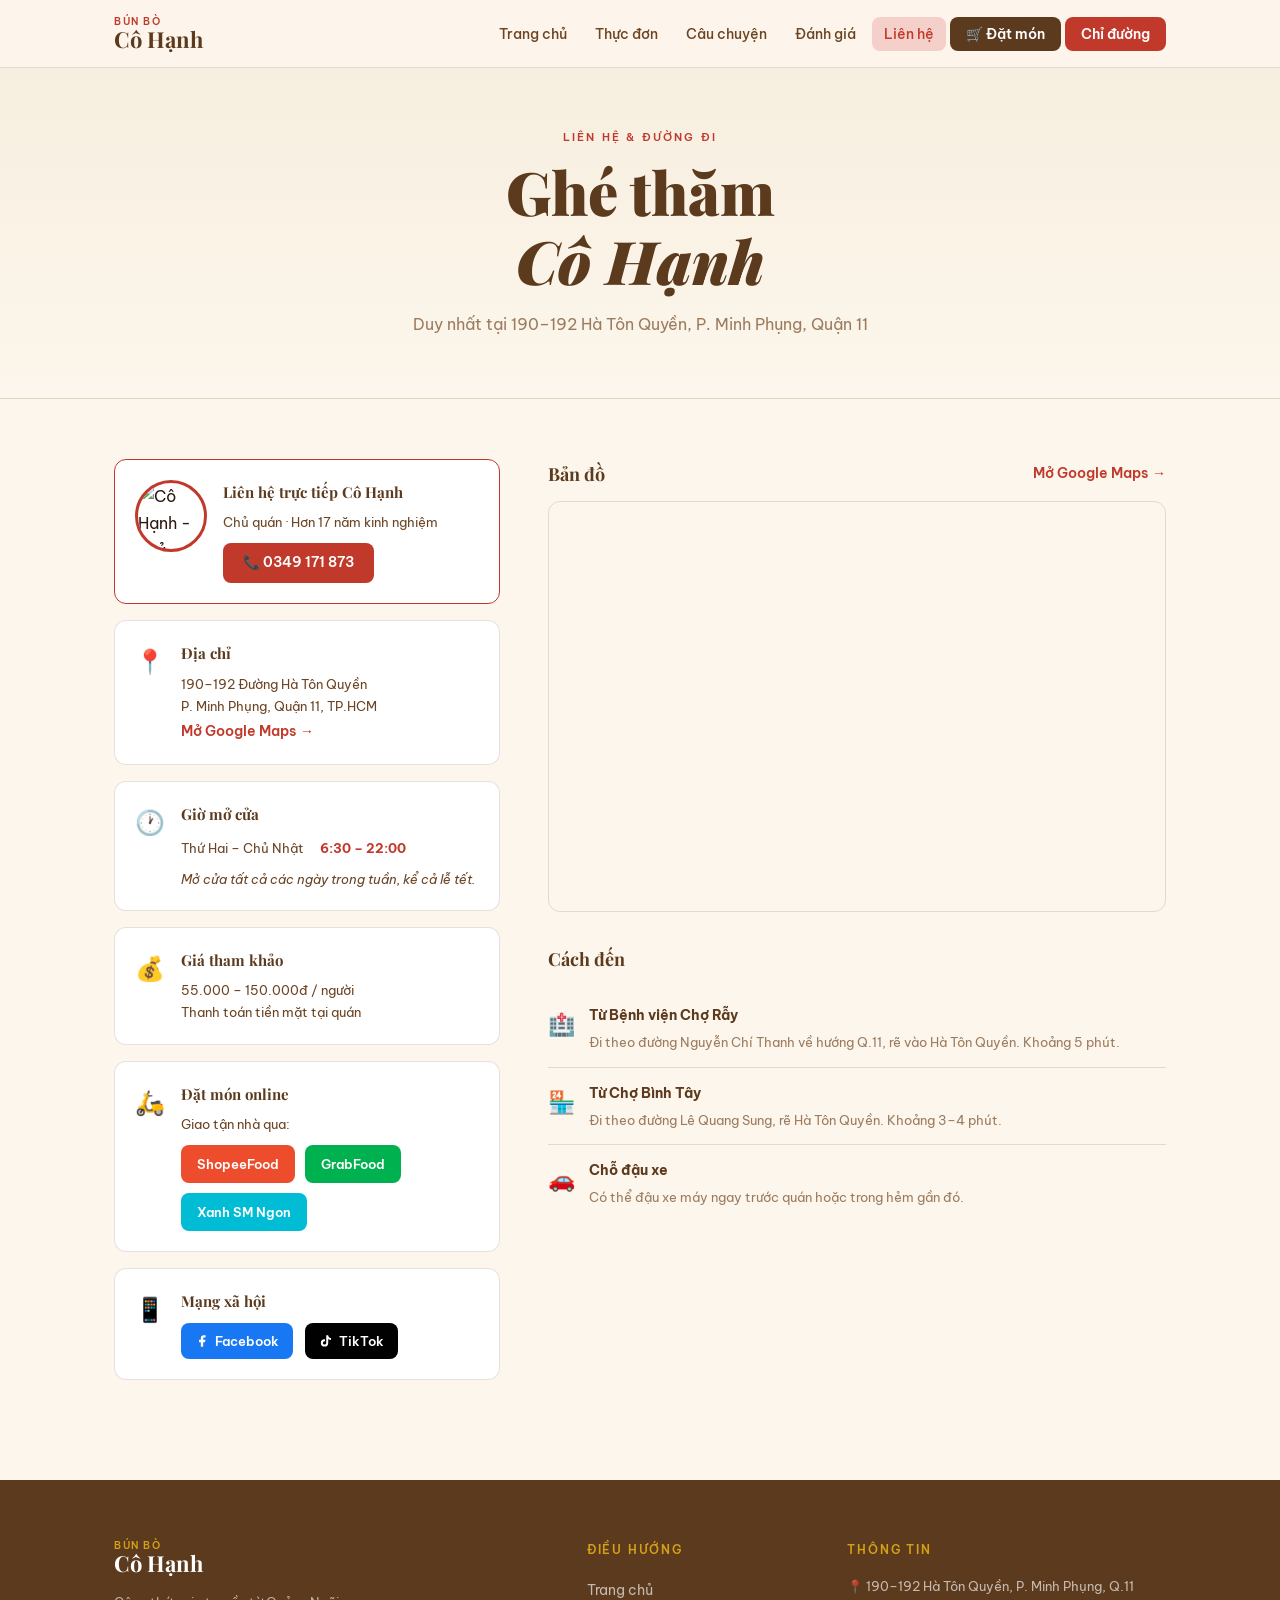
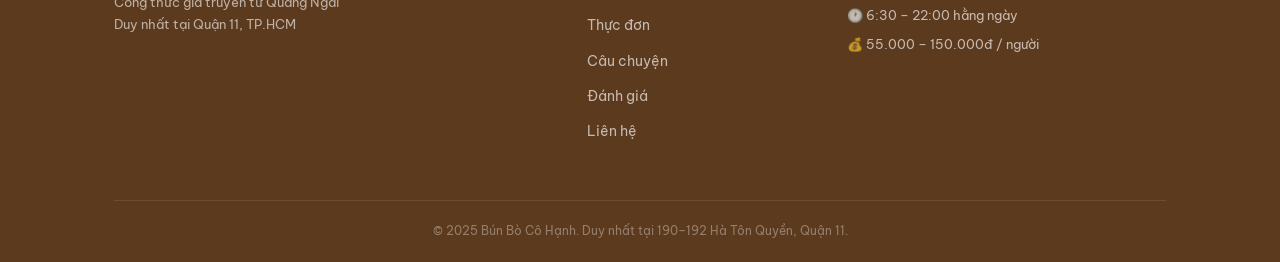
==== contact.html @ fca40233 "🔧 Fix order flow, social links, chả heo - Order: copy-to-clipboard + open Zalo flow (Zalo blocks pre" ====
<!DOCTYPE html>
<html lang="vi">
<head>
  <meta charset="UTF-8">
  <meta name="viewport" content="width=device-width, initial-scale=1.0">
  <title>Liên Hệ & Đường Đi – Bún Bò Cô Hạnh</title>
  <link rel="stylesheet" href="style.css">
  <link rel="preconnect" href="https://fonts.googleapis.com">
  <link href="https://fonts.googleapis.com/css2?family=Playfair+Display:ital,wght@0,700;0,900;1,700&family=Be+Vietnam+Pro:wght@300;400;500;600&display=swap" rel="stylesheet">
</head>
<body>

  <nav class="nav" id="nav">
    <div class="nav-inner">
      <a href="index.html" class="logo">
        <span class="logo-vn">BÚN BÒ</span>
        <span class="logo-name">Cô Hạnh</span>
      </a>
      <button class="hamburger" id="hamburger" aria-label="Menu">
        <span></span><span></span><span></span>
      </button>
      <ul class="nav-links" id="nav-links">
        <li><a href="index.html">Trang chủ</a></li>
        <li><a href="menu.html">Thực đơn</a></li>
        <li><a href="story.html">Câu chuyện</a></li>
        <li><a href="reviews.html">Đánh giá</a></li>
        <li><a href="contact.html" class="active">Liên hệ</a></li>
        <li><a href="order.html" class="nav-order">🛒 Đặt món</a></li>
        <li><a href="contact.html" class="nav-cta">Chỉ đường</a></li>
      </ul>
    </div>
  </nav>

  <section class="page-hero">
    <div class="container">
      <div class="section-eyebrow">Liên hệ & Đường đi</div>
      <h1 class="page-hero-title">Ghé thăm<br><em>Cô Hạnh</em></h1>
      <p class="page-hero-sub">Duy nhất tại 190–192 Hà Tôn Quyền, P. Minh Phụng, Quận 11</p>
    </div>
  </section>

  <section class="contact-page">
    <div class="container">
      <div class="contact-grid">

        <!-- Info cards -->
        <div class="contact-info">

          <div class="contact-card owner-card">
            <img src="images/cohanh-owner.png" alt="Cô Hạnh - chủ quán" class="owner-photo">
            <div>
              <h3>Liên hệ trực tiếp Cô Hạnh</h3>
              <p>Chủ quán · Hơn 17 năm kinh nghiệm</p>
              <a href="tel:0349171873" class="btn-phone">📞 0349 171 873</a>
            </div>
          </div>

          <div class="contact-card">
            <div class="cc-icon">📍</div>
            <div>
              <h3>Địa chỉ</h3>
              <p>190–192 Đường Hà Tôn Quyền<br>P. Minh Phụng, Quận 11, TP.HCM</p>
              <a href="https://maps.google.com/?q=190+Ha+Ton+Quyen+Quan+11+Ho+Chi+Minh" target="_blank" class="link-arrow">Mở Google Maps <span>→</span></a>
            </div>
          </div>

          <div class="contact-card">
            <div class="cc-icon">🕐</div>
            <div>
              <h3>Giờ mở cửa</h3>
              <table class="hours-table">
                <tr><td>Thứ Hai – Chủ Nhật</td><td><strong>6:30 – 22:00</strong></td></tr>
              </table>
              <p class="hours-note">Mở cửa tất cả các ngày trong tuần, kể cả lễ tết.</p>
            </div>
          </div>

          <div class="contact-card">
            <div class="cc-icon">💰</div>
            <div>
              <h3>Giá tham khảo</h3>
              <p>55.000 – 150.000đ / người<br>Thanh toán tiền mặt tại quán</p>
            </div>
          </div>

          <div class="contact-card">
            <div class="cc-icon">🛵</div>
            <div>
              <h3>Đặt món online</h3>
              <p>Giao tận nhà qua:</p>
              <div style="display:flex;gap:10px;margin-top:10px;flex-wrap:wrap">
                <a href="https://shopeefood.vn/u/etMS2CG" target="_blank" class="btn-delivery-sm shopeefood">ShopeeFood</a>
                <a href="https://r.grab.com/g/6-20260529_210311_03A179013CF245B08ACE6A8EB59661BD_MEXMPS-5-C4EHALB1VN5WG6" target="_blank" class="btn-delivery-sm grabfood">GrabFood</a>
                <a href="https://xanhsmngon.onelink.me/14WJ/dlx24sev" target="_blank" class="btn-delivery-sm greensm">Xanh SM Ngon</a>
              </div>
            </div>
          </div>

          <div class="contact-card">
            <div class="cc-icon">📱</div>
            <div>
              <h3>Mạng xã hội</h3>
              <div style="display:flex;gap:12px;margin-top:8px">
                <a href="https://facebook.com/bunbocohanhngonbore" target="_blank" class="social-btn social-fb-btn">
                  <svg viewBox="0 0 24 24" fill="currentColor" width="14" height="14"><path d="M18 2h-3a5 5 0 0 0-5 5v3H7v4h3v8h4v-8h3l1-4h-4V7a1 1 0 0 1 1-1h3z"/></svg>
                  Facebook
                </a>
                <a href="https://www.tiktok.com/@bunbocohanhsince2006" target="_blank" class="social-btn social-tt-btn">
                  <svg viewBox="0 0 24 24" fill="currentColor" width="14" height="14"><path d="M19.59 6.69a4.83 4.83 0 01-3.77-4.25V2h-3.45v13.67a2.89 2.89 0 01-2.88 2.5 2.89 2.89 0 01-2.89-2.89 2.89 2.89 0 012.89-2.89c.28 0 .54.04.79.1V9.01a6.27 6.27 0 00-.79-.05 6.34 6.34 0 00-6.34 6.34 6.34 6.34 0 006.34 6.34 6.34 6.34 0 006.33-6.34V8.69a8.18 8.18 0 004.78 1.52V6.75a4.85 4.85 0 01-1.01-.06z"/></svg>
                  TikTok
                </a>
              </div>
            </div>
          </div>

        </div>

        <!-- Map -->
        <div class="contact-map-wrap">
          <div class="map-header">
            <h3>Bản đồ</h3>
            <a href="https://maps.google.com/?q=190+Ha+Ton+Quyen+Phuong+6+Quan+11+Ho+Chi+Minh" target="_blank" class="link-arrow">Mở Google Maps <span>→</span></a>
          </div>
          <div class="map-embed">
            <iframe
              src="https://www.google.com/maps/embed?pb=!1m18!1m12!1m3!1d3919.6!2d106.6534!3d10.7553!2m3!1f0!2f0!3f0!3m2!1i1024!2i768!4f13.1!3m3!1m2!1s0x31752f1b5dc4b5b5%3A0x0!2s190+H%C3%A0+T%C3%B4n+Quy%E1%BB%81n%2C+Ph%C6%B0%E1%BB%9Dng+6%2C+Qu%E1%BA%ADn+11%2C+Th%C3%A0nh+ph%E1%BB%91+H%E1%BB%93+Ch%C3%AD+Minh!5e0!3m2!1svi!2svn!4v1"
              width="100%" height="400" style="border:0;border-radius:12px" allowfullscreen="" loading="lazy">
            </iframe>
          </div>

          <!-- Directions -->
          <div class="directions">
            <h3>Cách đến</h3>
            <div class="direction-item">
              <div class="dir-icon">🏥</div>
              <div>
                <strong>Từ Bệnh viện Chợ Rẫy</strong>
                <p>Đi theo đường Nguyễn Chí Thanh về hướng Q.11, rẽ vào Hà Tôn Quyền. Khoảng 5 phút.</p>
              </div>
            </div>
            <div class="direction-item">
              <div class="dir-icon">🏪</div>
              <div>
                <strong>Từ Chợ Bình Tây</strong>
                <p>Đi theo đường Lê Quang Sung, rẽ Hà Tôn Quyền. Khoảng 3–4 phút.</p>
              </div>
            </div>
            <div class="direction-item">
              <div class="dir-icon">🚗</div>
              <div>
                <strong>Chỗ đậu xe</strong>
                <p>Có thể đậu xe máy ngay trước quán hoặc trong hẻm gần đó.</p>
              </div>
            </div>
          </div>
        </div>

      </div>
    </div>
  </section>

  <footer class="footer">
    <div class="container">
      <div class="footer-grid">
        <div class="footer-brand">
          <div class="logo"><span class="logo-vn">BÚN BÒ</span><span class="logo-name">Cô Hạnh</span></div>
          <p>Công thức gia truyền từ Quảng Ngãi<br>Duy nhất tại Quận 11, TP.HCM</p>
        </div>
        <div class="footer-links">
          <h4>Điều hướng</h4>
          <ul>
            <li><a href="index.html">Trang chủ</a></li>
            <li><a href="menu.html">Thực đơn</a></li>
            <li><a href="story.html">Câu chuyện</a></li>
            <li><a href="reviews.html">Đánh giá</a></li>
            <li><a href="contact.html">Liên hệ</a></li>
          </ul>
        </div>
        <div class="footer-contact">
          <h4>Thông tin</h4>
          <p>📍 190–192 Hà Tôn Quyền, P. Minh Phụng, Q.11</p>
          <p>🕐 6:30 – 22:00 hằng ngày</p>
          <p>💰 55.000 – 150.000đ / người</p>
        </div>
      </div>
      <div class="footer-bottom">
        <p>© 2025 Bún Bò Cô Hạnh. Duy nhất tại 190–192 Hà Tôn Quyền, Quận 11.</p>
      </div>
    </div>
  </footer>

  <script src="main.js"></script>
</body>
</html>
---- style.css ----
/* ===================================
   BÚN BÒ CÔ HẠNH — Main Stylesheet
   Warm, editorial, Vietnamese food
=================================== */

:root {
  --red:       #C0392B;
  --red-dark:  #96281B;
  --red-light: #F5CFC9;
  --gold:      #D4A017;
  --gold-light:#FFF3CD;
  --cream:     #FDF6EC;
  --cream-dark:#F5EDDC;
  --brown:     #5C3A1E;
  --brown-mid: #8B5E3C;
  --text:      #2C1810;
  --text-mid:  #6B4423;
  --text-muted:#9B7B5E;
  --white:     #FFFFFF;
  --border:    rgba(92,58,30,0.15);
  --radius:    12px;
  --radius-lg: 20px;
  --shadow:    0 4px 24px rgba(44,24,16,0.1);
  --shadow-sm: 0 2px 8px rgba(44,24,16,0.08);
  --font-display: 'Playfair Display', Georgia, serif;
  --font-body:    'Be Vietnam Pro', sans-serif;
  --nav-h: 68px;
}

*, *::before, *::after { box-sizing: border-box; margin: 0; padding: 0; }

html { scroll-behavior: smooth; }

body {
  font-family: var(--font-body);
  font-size: 16px;
  line-height: 1.7;
  color: var(--text);
  background: var(--cream);
  -webkit-font-smoothing: antialiased;
}

img { max-width: 100%; display: block; }
a { color: inherit; text-decoration: none; }

.container {
  max-width: 1100px;
  margin: 0 auto;
  padding: 0 24px;
}

/* ===== NAVIGATION ===== */
.nav {
  position: fixed;
  top: 0; left: 0; right: 0;
  z-index: 100;
  height: var(--nav-h);
  background: rgba(253,246,236,0.92);
  backdrop-filter: blur(12px);
  border-bottom: 1px solid var(--border);
  transition: box-shadow 0.3s;
}
.nav.scrolled { box-shadow: var(--shadow); }

.nav-inner {
  max-width: 1100px;
  margin: 0 auto;
  padding: 0 24px;
  height: 100%;
  display: flex;
  align-items: center;
  justify-content: space-between;
  gap: 24px;
}

.logo {
  display: flex;
  flex-direction: column;
  line-height: 1.1;
  cursor: pointer;
}
.logo-vn {
  font-family: var(--font-body);
  font-size: 10px;
  font-weight: 600;
  letter-spacing: .15em;
  color: var(--red);
  text-transform: uppercase;
}
.logo-name {
  font-family: var(--font-display);
  font-size: 22px;
  font-weight: 700;
  color: var(--brown);
}

.nav-links {
  display: flex;
  list-style: none;
  gap: 4px;
  align-items: center;
}
.nav-links a {
  font-size: 14px;
  font-weight: 500;
  color: var(--text-mid);
  padding: 8px 12px;
  border-radius: 8px;
  transition: color 0.2s, background 0.2s;
}
.nav-links a:hover, .nav-links a.active {
  color: var(--red);
  background: var(--red-light);
}
.nav-links .nav-cta {
  background: var(--red);
  color: var(--white) !important;
  padding: 8px 16px;
  border-radius: 8px;
  font-weight: 600;
}
.nav-links .nav-cta:hover {
  background: var(--red-dark);
}
.nav-links .nav-order {
  background: var(--brown);
  color: var(--white) !important;
  padding: 8px 16px;
  border-radius: 8px;
  font-weight: 600;
}
.nav-links .nav-order:hover, .nav-links .nav-order.active {
  background: #3d2010 !important;
  color: var(--white) !important;
}

.hamburger {
  display: none;
  flex-direction: column;
  gap: 5px;
  background: none;
  border: none;
  cursor: pointer;
  padding: 8px;
}
.hamburger span {
  display: block;
  width: 24px;
  height: 2px;
  background: var(--brown);
  border-radius: 2px;
  transition: all 0.3s;
}

/* ===== HERO ===== */
.hero {
  position: relative;
  min-height: 100vh;
  display: flex;
  align-items: center;
  justify-content: center;
  text-align: center;
  padding: var(--nav-h) 24px 60px;
  overflow: hidden;
}

.hero-bg {
  position: absolute;
  inset: 0;
  background:
    radial-gradient(ellipse 80% 60% at 50% 60%, rgba(192,57,43,0.08) 0%, transparent 70%),
    linear-gradient(180deg, var(--cream) 0%, var(--cream-dark) 100%);
}

.hero-pattern {
  position: absolute;
  inset: 0;
  opacity: 0.04;
  background-image:
    repeating-linear-gradient(45deg, var(--brown) 0, var(--brown) 1px, transparent 0, transparent 50%);
  background-size: 20px 20px;
}

.hero-content {
  position: relative;
  z-index: 2;
  max-width: 700px;
}

.hero-badge {
  display: inline-block;
  font-size: 12px;
  font-weight: 600;
  letter-spacing: .15em;
  color: var(--gold);
  border: 1px solid var(--gold);
  padding: 6px 20px;
  border-radius: 40px;
  margin-bottom: 28px;
  background: var(--gold-light);
  animation: fadeInDown 0.6s ease both;
}

.hero-title {
  margin-bottom: 20px;
  animation: fadeInUp 0.7s ease 0.1s both;
}
.hero-title-top {
  display: block;
  font-family: var(--font-body);
  font-size: clamp(13px, 2vw, 16px);
  font-weight: 600;
  letter-spacing: .25em;
  color: var(--red);
  text-transform: uppercase;
  margin-bottom: 4px;
}
.hero-title-main {
  display: block;
  font-family: var(--font-display);
  font-size: clamp(60px, 12vw, 110px);
  font-weight: 900;
  color: var(--brown);
  line-height: 0.9;
  letter-spacing: -1px;
}

.hero-sub {
  font-size: clamp(15px, 2vw, 18px);
  color: var(--text-mid);
  margin-bottom: 36px;
  line-height: 1.8;
  animation: fadeInUp 0.7s ease 0.2s both;
}

.hero-actions {
  display: flex;
  gap: 14px;
  justify-content: center;
  flex-wrap: wrap;
  margin-bottom: 48px;
  animation: fadeInUp 0.7s ease 0.3s both;
}

.hero-info-bar {
  display: flex;
  align-items: center;
  justify-content: center;
  gap: 20px;
  flex-wrap: wrap;
  background: var(--white);
  border: 1px solid var(--border);
  border-radius: var(--radius-lg);
  padding: 16px 28px;
  box-shadow: var(--shadow-sm);
  animation: fadeInUp 0.7s ease 0.4s both;
}
.hero-info-item {
  display: flex;
  align-items: center;
  gap: 7px;
  font-size: 13px;
  font-weight: 500;
  color: var(--text-mid);
}
.hero-info-item svg { width: 15px; height: 15px; color: var(--red); flex-shrink: 0; }
.hero-info-divider { width: 1px; height: 20px; background: var(--border); }

.hero-scroll-hint {
  position: absolute;
  bottom: 30px;
  left: 50%;
  transform: translateX(-50%);
  display: flex;
  flex-direction: column;
  align-items: center;
  gap: 4px;
  font-size: 11px;
  letter-spacing: .12em;
  color: var(--text-muted);
  animation: bounce 2s infinite;
}
.hero-scroll-hint svg { width: 16px; height: 16px; }

/* ===== BUTTONS ===== */
.btn-primary {
  display: inline-block;
  background: var(--red);
  color: var(--white);
  font-family: var(--font-body);
  font-size: 15px;
  font-weight: 600;
  padding: 14px 32px;
  border-radius: 10px;
  transition: background 0.2s, transform 0.15s, box-shadow 0.2s;
  border: none;
  cursor: pointer;
  box-shadow: 0 4px 16px rgba(192,57,43,0.25);
}
.btn-primary:hover {
  background: var(--red-dark);
  transform: translateY(-1px);
  box-shadow: 0 6px 20px rgba(192,57,43,0.35);
}

.btn-secondary {
  display: inline-block;
  background: transparent;
  color: var(--brown);
  font-family: var(--font-body);
  font-size: 15px;
  font-weight: 600;
  padding: 13px 32px;
  border-radius: 10px;
  border: 1.5px solid var(--brown-mid);
  transition: all 0.2s;
  cursor: pointer;
}
.btn-secondary:hover {
  background: var(--cream-dark);
  border-color: var(--brown);
}

.link-arrow {
  display: inline-flex;
  align-items: center;
  gap: 4px;
  font-weight: 600;
  font-size: 14px;
  color: var(--red);
  transition: gap 0.2s;
}
.link-arrow:hover { gap: 8px; }

/* ===== SECTION LABELS ===== */
.section-eyebrow {
  font-size: 11px;
  font-weight: 600;
  letter-spacing: .2em;
  text-transform: uppercase;
  color: var(--red);
  margin-bottom: 10px;
}
.section-title {
  font-family: var(--font-display);
  font-size: clamp(28px, 4vw, 42px);
  font-weight: 700;
  color: var(--brown);
  line-height: 1.2;
}
.section-title em {
  font-style: italic;
  color: var(--red);
}
.section-header-centered {
  text-align: center;
  margin-bottom: 48px;
}

/* ===== ABOUT STRIP ===== */
.about-strip {
  padding: 100px 0;
  background: var(--white);
}
.about-grid {
  display: grid;
  grid-template-columns: 1fr 1fr;
  gap: 80px;
  align-items: center;
}
.about-text p {
  color: var(--text-mid);
  margin: 16px 0;
  font-size: 15px;
}
.about-text .link-arrow { margin-top: 8px; }

.about-stats {
  display: grid;
  grid-template-columns: 1fr 1fr;
  gap: 16px;
}
.stat-card {
  background: var(--cream);
  border: 1px solid var(--border);
  border-radius: var(--radius);
  padding: 24px;
  text-align: center;
  transition: transform 0.2s, box-shadow 0.2s;
}
.stat-card:hover { transform: translateY(-2px); box-shadow: var(--shadow-sm); }
.stat-num {
  font-family: var(--font-display);
  font-size: 32px;
  font-weight: 900;
  color: var(--red);
  line-height: 1;
  margin-bottom: 6px;
}
.stat-label {
  font-size: 12px;
  font-weight: 500;
  color: var(--text-muted);
  letter-spacing: .05em;
}

/* ===== MENU PREVIEW ===== */
.menu-preview {
  padding: 100px 0;
  background: var(--cream);
}
.menu-cards {
  display: grid;
  grid-template-columns: repeat(3, 1fr);
  gap: 20px;
}
.menu-card {
  background: var(--white);
  border: 1px solid var(--border);
  border-radius: var(--radius-lg);
  padding: 28px 24px;
  position: relative;
  transition: transform 0.2s, box-shadow 0.2s;
}
.menu-card:hover { transform: translateY(-3px); box-shadow: var(--shadow); }
.menu-card.featured {
  border-color: var(--red);
  background: linear-gradient(135deg, #FFF5F3 0%, var(--white) 100%);
}
.menu-card-badge {
  position: absolute;
  top: -12px;
  left: 20px;
  background: var(--red);
  color: var(--white);
  font-size: 11px;
  font-weight: 700;
  padding: 4px 12px;
  border-radius: 20px;
  letter-spacing: .05em;
}
.menu-card-emoji { font-size: 36px; margin-bottom: 14px; }
.menu-card h3 {
  font-family: var(--font-display);
  font-size: 18px;
  font-weight: 700;
  color: var(--brown);
  margin-bottom: 8px;
}
.menu-card p { font-size: 13px; color: var(--text-muted); line-height: 1.6; margin-bottom: 16px; }
.menu-card-price {
  font-family: var(--font-display);
  font-size: 22px;
  font-weight: 700;
  color: var(--red);
}
.menu-card-cta {
  display: flex;
  flex-direction: column;
  align-items: center;
  justify-content: center;
  text-align: center;
  background: var(--cream);
  border-style: dashed;
}

/* ===== PHOTO GALLERY ===== */
.gallery-section {
  padding: 100px 0;
  background: var(--cream-dark);
}
.gallery-grid {
  display: grid;
  grid-template-columns: 2fr 1fr 1fr;
  grid-template-rows: 240px 240px;
  gap: 12px;
}
.gallery-item {
  position: relative;
  overflow: hidden;
  border-radius: var(--radius);
  cursor: pointer;
}
.gallery-item--large {
  grid-row: 1 / 3;
}
.gallery-item img {
  width: 100%;
  height: 100%;
  object-fit: cover;
  transition: transform 0.5s ease;
}
.gallery-item:hover img {
  transform: scale(1.06);
}
.gallery-overlay {
  position: absolute;
  inset: 0;
  background: linear-gradient(to top, rgba(44,24,16,0.7) 0%, transparent 50%);
  display: flex;
  align-items: flex-end;
  padding: 16px;
  opacity: 0;
  transition: opacity 0.3s;
}
.gallery-item:hover .gallery-overlay {
  opacity: 1;
}
.gallery-overlay span {
  color: var(--white);
  font-size: 13px;
  font-weight: 600;
  letter-spacing: .05em;
}

/* ===== WHY US ===== */
.why-us {
  padding: 100px 0;
  background: var(--brown);
}
.why-us .section-eyebrow { color: var(--gold); }
.why-us .section-title { color: var(--white); }
.why-grid {
  display: grid;
  grid-template-columns: repeat(4, 1fr);
  gap: 32px;
  margin-top: 48px;
}
.why-item {
  text-align: center;
  padding: 32px 20px;
  border-radius: var(--radius-lg);
  background: rgba(255,255,255,0.06);
  border: 1px solid rgba(255,255,255,0.1);
  transition: background 0.2s;
}
.why-item:hover { background: rgba(255,255,255,0.1); }
.why-icon { font-size: 40px; margin-bottom: 16px; }
.why-item h3 {
  font-family: var(--font-display);
  font-size: 16px;
  font-weight: 700;
  color: var(--white);
  margin-bottom: 10px;
}
.why-item p { font-size: 13px; color: rgba(255,255,255,0.65); line-height: 1.7; }

/* ===== CTA BANNER ===== */
.cta-banner {
  padding: 60px 0;
  background: var(--cream-dark);
  border-top: 1px solid var(--border);
  border-bottom: 1px solid var(--border);
}
.cta-inner {
  display: flex;
  align-items: center;
  justify-content: space-between;
  gap: 32px;
  flex-wrap: wrap;
}
.cta-inner h2 {
  font-family: var(--font-display);
  font-size: 28px;
  font-weight: 700;
  color: var(--brown);
  margin-bottom: 6px;
}
.cta-inner p { color: var(--text-muted); font-size: 15px; }
.cta-buttons { display: flex; gap: 12px; flex-wrap: wrap; }

.btn-delivery {
  display: inline-block;
  padding: 12px 24px;
  border-radius: 10px;
  font-weight: 600;
  font-size: 14px;
  transition: transform 0.15s, box-shadow 0.2s;
}
.btn-delivery:hover { transform: translateY(-2px); box-shadow: var(--shadow); }
.btn-delivery.shopeefood { background: #EE4D2D; color: var(--white); }
.btn-delivery.grabfood  { background: #00B14F; color: var(--white); }
.btn-delivery.greensm   { background: #00BCD4; color: var(--white); }

.btn-delivery-sm {
  display: inline-block;
  padding: 8px 16px;
  border-radius: 8px;
  font-weight: 600;
  font-size: 13px;
}
.btn-delivery-sm.shopeefood { background: #EE4D2D; color: var(--white); }
.btn-delivery-sm.grabfood  { background: #00B14F; color: var(--white); }
.btn-delivery-sm.greensm   { background: #00BCD4; color: var(--white); }

/* ===== FOOTER ===== */
.footer {
  background: var(--brown);
  color: rgba(255,255,255,0.8);
  padding: 60px 0 0;
}
.footer-grid {
  display: grid;
  grid-template-columns: 2fr 1fr 1.5fr;
  gap: 48px;
  padding-bottom: 48px;
  border-bottom: 1px solid rgba(255,255,255,0.1);
}
.footer-brand .logo { margin-bottom: 16px; }
.footer-brand .logo-vn { color: var(--gold); }
.footer-brand .logo-name { color: var(--white); }
.footer-brand p { font-size: 13px; line-height: 1.7; color: rgba(255,255,255,0.6); margin-bottom: 20px; }

.social-links { display: flex; gap: 10px; flex-wrap: wrap; }
.social-links a {
  display: inline-flex; align-items: center; gap: 7px;
  padding: 7px 14px;
  border-radius: 8px;
  font-size: 13px; font-weight: 600;
  color: var(--white);
  transition: opacity 0.2s, transform 0.15s;
}
.social-links a:hover { opacity: 0.85; transform: translateY(-1px); }
.social-links a svg { flex-shrink: 0; }
.social-fb { background: #1877F2; }
.social-tt { background: #010101; }

.footer-links h4, .footer-contact h4 {
  font-size: 12px;
  font-weight: 600;
  letter-spacing: .15em;
  text-transform: uppercase;
  color: var(--gold);
  margin-bottom: 16px;
}
.footer-links ul { list-style: none; }
.footer-links li { margin-bottom: 8px; }
.footer-links a {
  font-size: 14px;
  color: rgba(255,255,255,0.65);
  transition: color 0.2s;
}
.footer-links a:hover { color: var(--white); }
.footer-contact p {
  font-size: 13px;
  color: rgba(255,255,255,0.65);
  margin-bottom: 8px;
  line-height: 1.6;
}
.footer-bottom {
  padding: 20px 0;
  text-align: center;
  font-size: 12px;
  color: rgba(255,255,255,0.35);
}

/* ===== PAGE HERO ===== */
.page-hero {
  padding: calc(var(--nav-h) + 60px) 24px 60px;
  background: linear-gradient(180deg, var(--cream-dark) 0%, var(--cream) 100%);
  text-align: center;
  border-bottom: 1px solid var(--border);
}
.page-hero-title {
  font-family: var(--font-display);
  font-size: clamp(36px, 6vw, 60px);
  font-weight: 900;
  color: var(--brown);
  line-height: 1.15;
  margin-bottom: 16px;
}
.page-hero-sub {
  font-size: 16px;
  color: var(--text-muted);
  max-width: 500px;
  margin: 0 auto;
}

/* Owner card */
.owner-card {
  border-color: var(--red) !important;
  background: linear-gradient(135deg, #FFF5F3 0%, var(--white) 100%);
  align-items: center;
}
.owner-photo {
  width: 72px;
  height: 72px;
  border-radius: 50%;
  object-fit: cover;
  object-position: center top;
  border: 3px solid var(--red);
  flex-shrink: 0;
}
.btn-phone {
  display: inline-block;
  margin-top: 10px;
  background: var(--red);
  color: var(--white);
  font-weight: 600;
  font-size: 14px;
  padding: 8px 20px;
  border-radius: 8px;
  transition: background 0.2s;
}
.btn-phone:hover { background: var(--red-dark); }

/* Celebrity photo on story page */
.story-celeb-photo {
  margin-top: 20px;
  border-radius: var(--radius-lg);
  overflow: hidden;
  border: 2px solid var(--border);
  max-width: 420px;
}
.story-celeb-photo img {
  width: 100%;
  height: auto;
  display: block;
}
.story-celeb-caption {
  background: var(--cream-dark);
  padding: 10px 16px;
  font-size: 12px;
  color: var(--text-muted);
  font-style: italic;
  text-align: center;
  margin: 0 !important;
}

/* ===== MENU PHOTO STRIP ===== */
.menu-photos { padding: 32px 0 0; background: var(--cream); }
.menu-photo-strip {
  display: flex;
  gap: 10px;
  overflow-x: auto;
  scrollbar-width: none;
  padding-bottom: 4px;
}
.menu-photo-strip::-webkit-scrollbar { display: none; }
.mps-item {
  flex: 0 0 200px;
  height: 140px;
  border-radius: var(--radius);
  overflow: hidden;
}
.mps-item img {
  width: 100%; height: 100%;
  object-fit: cover;
  transition: transform 0.4s;
}
.mps-item:hover img { transform: scale(1.07); }

/* ===== MENU PAGE ===== */
.menu-page { padding: 60px 0 100px; }

.menu-tabs {
  display: flex;
  gap: 8px;
  margin-bottom: 48px;
  flex-wrap: wrap;
}
.tab-btn {
  background: var(--white);
  border: 1.5px solid var(--border);
  color: var(--text-mid);
  font-family: var(--font-body);
  font-size: 14px;
  font-weight: 500;
  padding: 9px 20px;
  border-radius: 8px;
  cursor: pointer;
  transition: all 0.2s;
}
.tab-btn:hover { border-color: var(--red); color: var(--red); }
.tab-btn.active { background: var(--red); color: var(--white); border-color: var(--red); }

.menu-section { margin-bottom: 60px; }
.menu-section-title {
  font-family: var(--font-display);
  font-size: 24px;
  font-weight: 700;
  color: var(--brown);
  margin-bottom: 24px;
  padding-bottom: 12px;
  border-bottom: 1px solid var(--border);
}

.menu-full-grid {
  display: flex;
  flex-direction: column;
  gap: 12px;
}
.menu-full-card {
  background: var(--white);
  border: 1px solid var(--border);
  border-radius: var(--radius);
  padding: 20px 24px;
  display: flex;
  align-items: center;
  gap: 20px;
  position: relative;
  transition: box-shadow 0.2s;
}
.menu-full-card:hover { box-shadow: var(--shadow-sm); }
.menu-full-card.featured-card {
  border-color: var(--red);
  background: #FFF5F3;
}
.mfc-badge {
  position: absolute;
  top: -10px; right: 20px;
  background: var(--red);
  color: var(--white);
  font-size: 11px;
  font-weight: 700;
  padding: 3px 12px;
  border-radius: 20px;
}
.mfc-emoji { font-size: 32px; flex-shrink: 0; }
.mfc-info { flex: 1; }
.mfc-info h3 {
  font-family: var(--font-display);
  font-size: 18px;
  font-weight: 700;
  color: var(--brown);
  margin-bottom: 4px;
}
.mfc-info p { font-size: 13px; color: var(--text-muted); }
.mfc-tags { display: flex; gap: 6px; margin-top: 8px; flex-wrap: wrap; }
.mfc-tag {
  font-size: 11px;
  font-weight: 600;
  background: var(--red-light);
  color: var(--red-dark);
  padding: 2px 10px;
  border-radius: 20px;
}
.mfc-price {
  font-family: var(--font-display);
  font-size: 22px;
  font-weight: 700;
  color: var(--red);
  flex-shrink: 0;
  white-space: nowrap;
}

.addon-grid {
  display: flex;
  flex-direction: column;
  gap: 0;
  background: var(--white);
  border: 1px solid var(--border);
  border-radius: var(--radius);
  overflow: hidden;
}
.addon-item {
  display: flex;
  justify-content: space-between;
  align-items: center;
  padding: 14px 20px;
  font-size: 14px;
  border-bottom: 1px solid var(--border);
}
.addon-item:last-child { border-bottom: none; }
.addon-item span:first-child { color: var(--text); }
.addon-item span:last-child { color: var(--red); font-weight: 600; }
.addon-note { font-size: 12px; color: var(--text-muted); margin-top: 10px; font-style: italic; }

/* ===== STORY PAGE ===== */
.story-page { padding: 60px 0 100px; }
.story-container { max-width: 760px; }
.story-block {
  display: grid;
  grid-template-columns: 80px 1fr;
  gap: 32px;
  margin-bottom: 48px;
  align-items: start;
}
.story-year {
  font-family: var(--font-display);
  font-size: 14px;
  font-weight: 700;
  color: var(--red);
  text-align: right;
  padding-top: 6px;
  line-height: 1.3;
}
.story-content h2 {
  font-family: var(--font-display);
  font-size: 26px;
  font-weight: 700;
  color: var(--brown);
  margin-bottom: 14px;
}
.story-content p {
  font-size: 15px;
  color: var(--text-mid);
  line-height: 1.85;
  margin-bottom: 12px;
}
.story-content em { font-style: italic; color: var(--red-dark); }
.story-divider {
  text-align: center;
  font-size: 20px;
  color: var(--gold);
  margin: 32px 0;
  padding-left: 112px;
}
.story-cta {
  display: flex;
  gap: 14px;
  margin-top: 48px;
  padding-top: 48px;
  border-top: 1px solid var(--border);
  padding-left: 112px;
}

/* ===== REVIEWS PAGE ===== */
.reviews-page { padding: 60px 0 100px; }

.score-summary {
  display: grid;
  grid-template-columns: auto 1fr auto;
  gap: 48px;
  align-items: center;
  background: var(--white);
  border: 1px solid var(--border);
  border-radius: var(--radius-lg);
  padding: 40px;
  margin-bottom: 48px;
}
.score-big { text-align: center; }
.score-num {
  font-family: var(--font-display);
  font-size: 56px;
  font-weight: 900;
  color: var(--red);
  line-height: 1;
}
.score-stars { font-size: 20px; color: var(--gold); margin: 6px 0; }
.score-src { font-size: 12px; color: var(--text-muted); }

.score-bars { flex: 1; }
.score-bar-row {
  display: flex;
  align-items: center;
  gap: 10px;
  margin-bottom: 8px;
  font-size: 13px;
  color: var(--text-muted);
}
.bar-track {
  flex: 1;
  height: 6px;
  background: var(--cream-dark);
  border-radius: 3px;
  overflow: hidden;
}
.bar-fill { height: 100%; background: var(--gold); border-radius: 3px; }

.score-platforms { display: flex; flex-direction: column; gap: 12px; }
.platform-badge {
  display: flex;
  align-items: center;
  gap: 10px;
  background: var(--cream);
  border: 1px solid var(--border);
  border-radius: 10px;
  padding: 10px 16px;
  font-size: 13px;
  color: var(--text-mid);
}
.pb-icon { font-size: 18px; }
.platform-badge strong { color: var(--red); margin-left: auto; }

.reviews-grid {
  display: grid;
  grid-template-columns: repeat(3, 1fr);
  gap: 20px;
  margin-bottom: 60px;
}
.review-card {
  background: var(--white);
  border: 1px solid var(--border);
  border-radius: var(--radius-lg);
  padding: 24px;
  transition: box-shadow 0.2s;
}
.review-card:hover { box-shadow: var(--shadow); }
.review-header {
  display: flex;
  align-items: center;
  gap: 12px;
  margin-bottom: 14px;
}
.review-avatar {
  width: 40px; height: 40px;
  border-radius: 50%;
  background: var(--red);
  color: var(--white);
  display: flex; align-items: center; justify-content: center;
  font-size: 13px;
  font-weight: 700;
  flex-shrink: 0;
}
.review-name { font-weight: 600; font-size: 14px; color: var(--text); }
.review-stars { font-size: 12px; color: var(--gold); }
.review-platform {
  margin-left: auto;
  font-size: 11px;
  font-weight: 600;
  color: var(--text-muted);
  background: var(--cream-dark);
  padding: 2px 10px;
  border-radius: 20px;
}
.review-text { font-size: 13px; color: var(--text-mid); line-height: 1.7; margin-bottom: 12px; }
.review-date { font-size: 11px; color: var(--text-muted); }

.review-cta {
  text-align: center;
  background: var(--cream-dark);
  border: 1px solid var(--border);
  border-radius: var(--radius-lg);
  padding: 48px;
}
.review-cta h3 {
  font-family: var(--font-display);
  font-size: 24px;
  font-weight: 700;
  color: var(--brown);
  margin-bottom: 10px;
}
.review-cta p { color: var(--text-muted); margin-bottom: 24px; }

/* ===== CONTACT PAGE ===== */
.contact-page { padding: 60px 0 100px; }
.contact-grid {
  display: grid;
  grid-template-columns: 1fr 1.6fr;
  gap: 48px;
  align-items: start;
}
.contact-info { display: flex; flex-direction: column; gap: 16px; }
.contact-card {
  background: var(--white);
  border: 1px solid var(--border);
  border-radius: var(--radius);
  padding: 20px;
  display: flex;
  gap: 16px;
  align-items: flex-start;
}
.cc-icon { font-size: 24px; flex-shrink: 0; }
.contact-card h3 {
  font-family: var(--font-display);
  font-size: 15px;
  font-weight: 700;
  color: var(--brown);
  margin-bottom: 6px;
}
.contact-card p { font-size: 13px; color: var(--text-mid); line-height: 1.7; }

.hours-table { font-size: 13px; color: var(--text-mid); margin-bottom: 6px; border-collapse: collapse; }
.hours-table td { padding: 3px 16px 3px 0; }
.hours-table strong { color: var(--red); }
.hours-note { font-size: 12px; color: var(--text-muted); font-style: italic; }

.social-btn {
  display: inline-flex; align-items: center; gap: 6px;
  border-radius: 8px;
  padding: 7px 14px;
  font-size: 13px; font-weight: 600;
  color: var(--white);
  transition: opacity 0.2s;
}
.social-btn:hover { opacity: 0.85; }
.social-fb-btn { background: #1877F2; border: none; }
.social-tt-btn { background: #010101; border: none; }

.contact-map-wrap {}
.map-header {
  display: flex;
  align-items: center;
  justify-content: space-between;
  margin-bottom: 12px;
}
.map-header h3 {
  font-family: var(--font-display);
  font-size: 18px;
  font-weight: 700;
  color: var(--brown);
}
.map-embed { margin-bottom: 32px; border-radius: 12px; overflow: hidden; border: 1px solid var(--border); }

.directions h3 {
  font-family: var(--font-display);
  font-size: 18px;
  font-weight: 700;
  color: var(--brown);
  margin-bottom: 16px;
}
.direction-item {
  display: flex;
  gap: 14px;
  padding: 14px 0;
  border-bottom: 1px solid var(--border);
  align-items: flex-start;
}
.direction-item:last-child { border-bottom: none; }
.dir-icon { font-size: 22px; flex-shrink: 0; margin-top: 2px; }
.direction-item strong { display: block; font-size: 14px; color: var(--brown); margin-bottom: 4px; }
.direction-item p { font-size: 13px; color: var(--text-muted); line-height: 1.6; }

/* ===== ANIMATIONS ===== */
@keyframes fadeInDown {
  from { opacity: 0; transform: translateY(-16px); }
  to   { opacity: 1; transform: translateY(0); }
}
@keyframes fadeInUp {
  from { opacity: 0; transform: translateY(20px); }
  to   { opacity: 1; transform: translateY(0); }
}
@keyframes bounce {
  0%, 100% { transform: translateX(-50%) translateY(0); }
  50%       { transform: translateX(-50%) translateY(6px); }
}

/* Scroll reveal */
.reveal {
  opacity: 0;
  transform: translateY(24px);
  transition: opacity 0.6s ease, transform 0.6s ease;
}
.reveal.visible {
  opacity: 1;
  transform: translateY(0);
}

/* ===== RESPONSIVE ===== */
@media (max-width: 900px) {
  .gallery-grid {
    grid-template-columns: 1fr 1fr;
    grid-template-rows: 200px 200px 200px;
  }
  .gallery-item--large {
    grid-column: 1 / 3;
    grid-row: 1 / 2;
  }
  .about-grid { grid-template-columns: 1fr; gap: 40px; }
  .menu-cards { grid-template-columns: repeat(2, 1fr); }
  .why-grid { grid-template-columns: repeat(2, 1fr); }
  .footer-grid { grid-template-columns: 1fr 1fr; }
  .footer-brand { grid-column: 1 / -1; }
  .reviews-grid { grid-template-columns: repeat(2, 1fr); }
  .score-summary { grid-template-columns: 1fr; text-align: center; }
  .score-platforms { flex-direction: row; flex-wrap: wrap; justify-content: center; }
  .contact-grid { grid-template-columns: 1fr; }
  .story-cta { padding-left: 112px; }
}

@media (max-width: 640px) {
  .hamburger { display: flex; }
  .nav-links {
    display: none;
    position: fixed;
    top: var(--nav-h);
    left: 0; right: 0;
    background: var(--cream);
    flex-direction: column;
    padding: 20px 24px 32px;
    border-bottom: 1px solid var(--border);
    box-shadow: var(--shadow);
    gap: 4px;
  }
  .nav-links.open { display: flex; }
  .nav-links a { padding: 12px 16px; border-radius: 8px; font-size: 15px; }
  .nav-links .nav-cta { text-align: center; margin-top: 8px; }

  .hero-title-main { font-size: 70px; }
  .hero-info-bar { flex-direction: column; gap: 10px; }
  .hero-info-divider { width: 40px; height: 1px; }

  .menu-cards { grid-template-columns: 1fr; }
  .why-grid { grid-template-columns: 1fr 1fr; }
  .footer-grid { grid-template-columns: 1fr; }
  .reviews-grid { grid-template-columns: 1fr; }
  .cta-inner { flex-direction: column; text-align: center; }
  .story-block { grid-template-columns: 60px 1fr; gap: 16px; }
  .story-cta { padding-left: 76px; flex-wrap: wrap; }
  .story-divider { padding-left: 76px; }
  .score-summary { padding: 24px; }
}
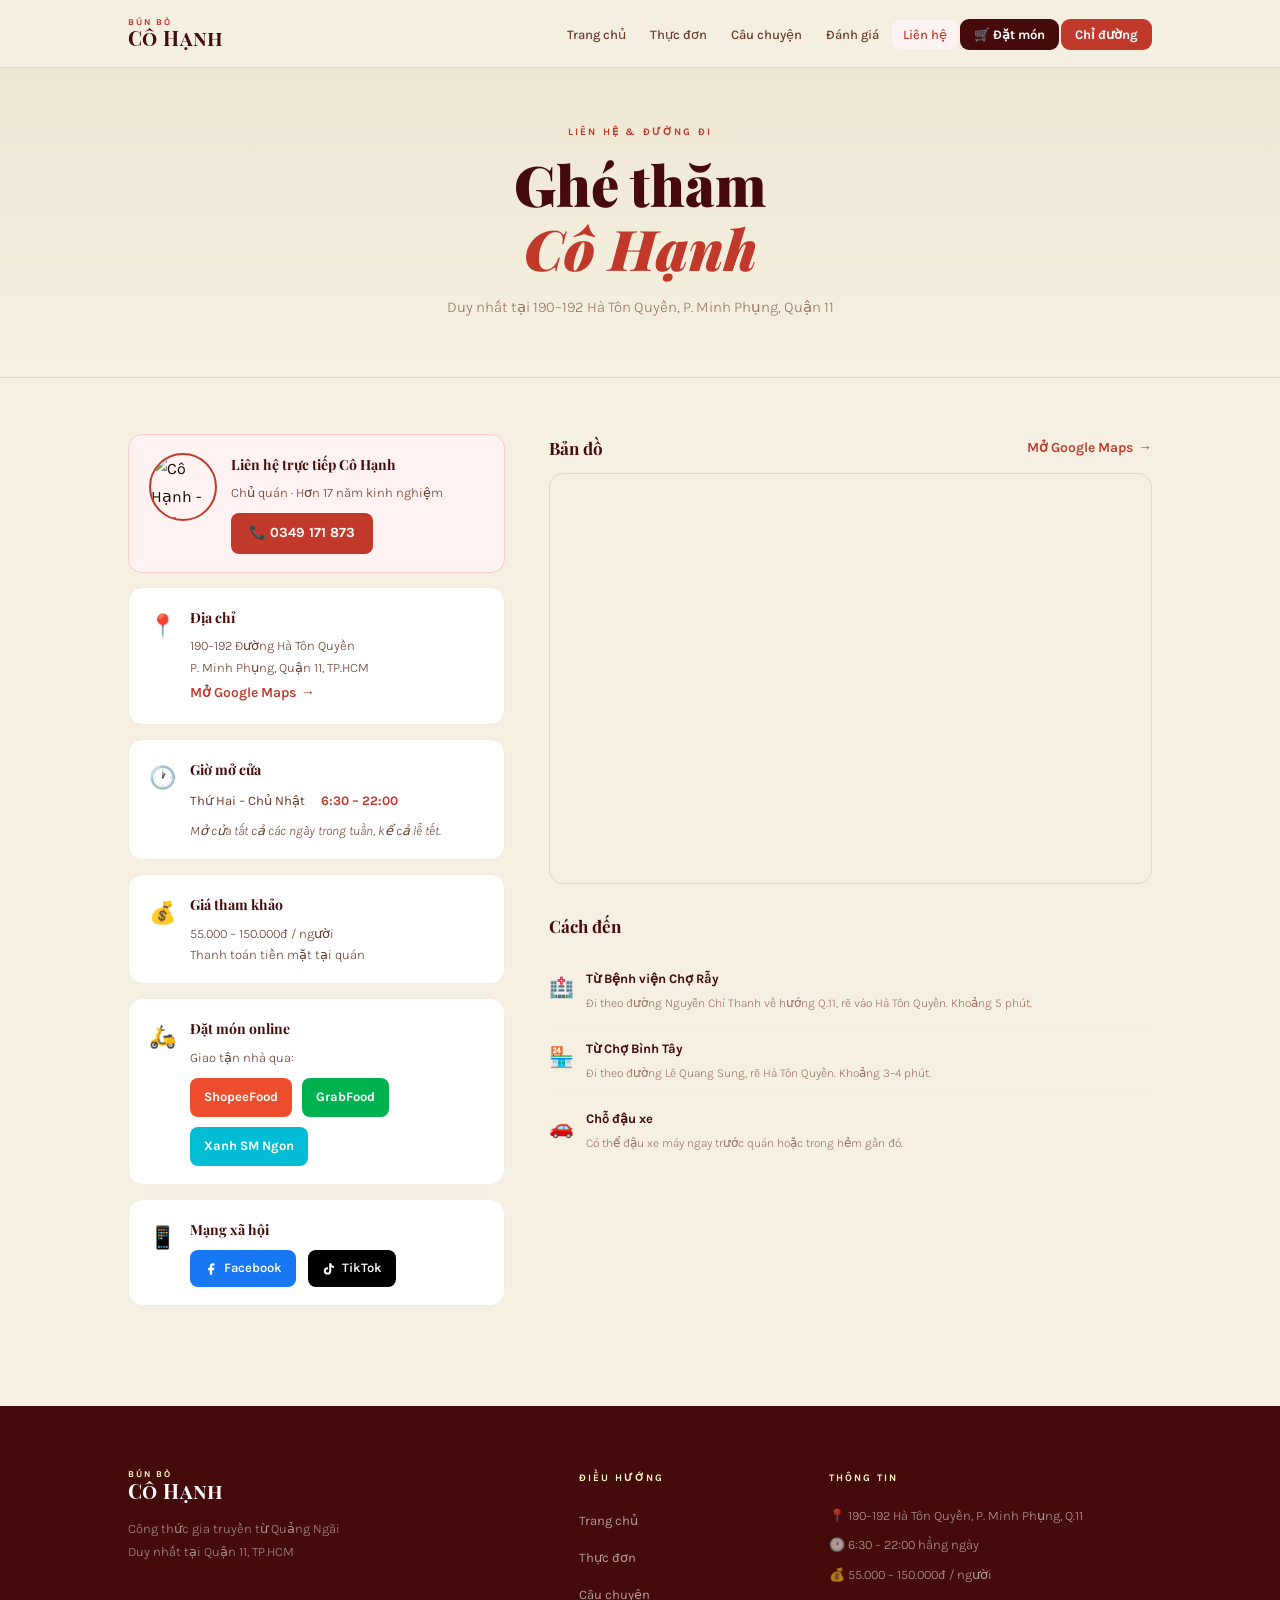
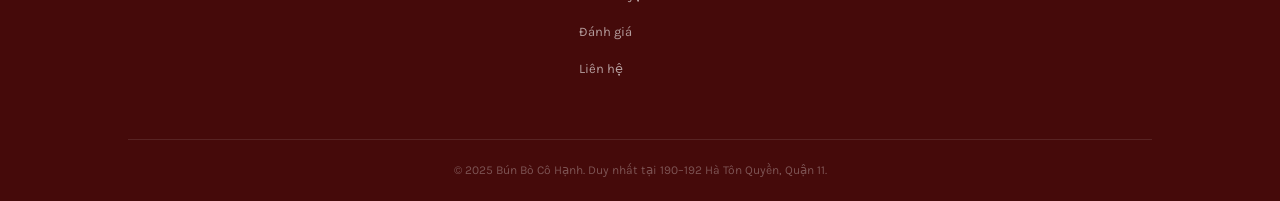
==== commit cc656903: "✨ Major redesign using UI-UX Pro Max skill Design system based on UI-UX Pro Max recommendations: - F" ====
--- a/contact.html
+++ b/contact.html
@@ -6,7 +6,7 @@
   <title>Liên Hệ & Đường Đi – Bún Bò Cô Hạnh</title>
   <link rel="stylesheet" href="style.css">
   <link rel="preconnect" href="https://fonts.googleapis.com">
-  <link href="https://fonts.googleapis.com/css2?family=Playfair+Display:ital,wght@0,700;0,900;1,700&family=Be+Vietnam+Pro:wght@300;400;500;600&display=swap" rel="stylesheet">
+  <link href="https://fonts.googleapis.com/css2?family=Karla:ital,wght@0,300;0,400;0,500;0,600;0,700;1,300&family=Playfair+Display+SC:wght@400;700&family=Playfair+Display:ital,wght@0,700;0,900;1,600;1,700&display=swap" rel="stylesheet">
 </head>
 <body>
 
--- a/style.css
+++ b/style.css
@@ -1,158 +1,164 @@
-/* ===================================
-   BÚN BÒ CÔ HẠNH — Main Stylesheet
-   Warm, editorial, Vietnamese food
-=================================== */
+/* =====================================================
+   BÚN BÒ CÔ HẠNH — Redesigned with UI-UX Pro Max
+   Style: Nature Distilled × Vietnamese Editorial
+   Fonts: Playfair Display SC + Karla (Restaurant Menu)
+   Colors: Restaurant/Food Service palette
+   ===================================================== */
+
+@import url('https://fonts.googleapis.com/css2?family=Karla:ital,wght@0,300;0,400;0,500;0,600;0,700;1,300&family=Playfair+Display+SC:wght@400;700&family=Playfair+Display:ital,wght@0,700;0,900;1,600;1,700&display=swap');
 
 :root {
-  --red:       #C0392B;
-  --red-dark:  #96281B;
-  --red-light: #F5CFC9;
-  --gold:      #D4A017;
-  --gold-light:#FFF3CD;
-  --cream:     #FDF6EC;
-  --cream-dark:#F5EDDC;
-  --brown:     #5C3A1E;
-  --brown-mid: #8B5E3C;
-  --text:      #2C1810;
-  --text-mid:  #6B4423;
-  --text-muted:#9B7B5E;
-  --white:     #FFFFFF;
-  --border:    rgba(92,58,30,0.15);
-  --radius:    12px;
-  --radius-lg: 20px;
-  --shadow:    0 4px 24px rgba(44,24,16,0.1);
-  --shadow-sm: 0 2px 8px rgba(44,24,16,0.08);
-  --font-display: 'Playfair Display', Georgia, serif;
-  --font-body:    'Be Vietnam Pro', sans-serif;
+  /* Restaurant/Food Service palette from UI-UX Pro Max */
+  --red:        #C0392B;
+  --red-dark:   #96281B;
+  --red-light:  #FEF2F2;
+  --red-border: #FECACA;
+  --gold:       #A16207;
+  --gold-light: #FEF9C3;
+  --gold-mid:   #CA8A04;
+
+  /* Nature Distilled palette */
+  --cream:      #F5F0E1;
+  --cream-dark: #EDE5D0;
+  --sand:       #D4C4A8;
+  --terracotta: #C67B5C;
+  --warm-clay:  #B5651D;
+  --brown:      #450A0A;
+  --brown-mid:  #7C2D12;
+  --text:       #1C0A04;
+  --text-mid:   #6B3A2A;
+  --text-muted: #9A7060;
+  --white:      #FFFFFF;
+  --border:     #E8D5C4;
+  --border-light: #F3EAE0;
+
+  /* System */
+  --radius:     14px;
+  --radius-lg:  22px;
+  --radius-xl:  32px;
+  --shadow-sm:  0 2px 8px rgba(69,10,10,0.06);
+  --shadow:     0 6px 28px rgba(69,10,10,0.10);
+  --shadow-lg:  0 16px 56px rgba(69,10,10,0.14);
+
+  /* Fonts */
+  --font-display: 'Playfair Display SC', serif;
+  --font-heading: 'Playfair Display', serif;
+  --font-body:    'Karla', sans-serif;
+
   --nav-h: 68px;
 }
 
 *, *::before, *::after { box-sizing: border-box; margin: 0; padding: 0; }
-
 html { scroll-behavior: smooth; }
-
 body {
   font-family: var(--font-body);
   font-size: 16px;
-  line-height: 1.7;
+  line-height: 1.75;
   color: var(--text);
   background: var(--cream);
   -webkit-font-smoothing: antialiased;
 }
-
 img { max-width: 100%; display: block; }
 a { color: inherit; text-decoration: none; }
 
 .container {
-  max-width: 1100px;
+  max-width: 1080px;
   margin: 0 auto;
-  padding: 0 24px;
-}
-
-/* ===== NAVIGATION ===== */
+  padding: 0 28px;
+}
+
+/* ══════════════════════════════
+   NAVIGATION
+══════════════════════════════ */
 .nav {
   position: fixed;
   top: 0; left: 0; right: 0;
   z-index: 100;
   height: var(--nav-h);
-  background: rgba(253,246,236,0.92);
-  backdrop-filter: blur(12px);
+  background: rgba(245,240,225,0.94);
+  backdrop-filter: blur(16px);
   border-bottom: 1px solid var(--border);
-  transition: box-shadow 0.3s;
+  transition: box-shadow .3s;
 }
 .nav.scrolled { box-shadow: var(--shadow); }
 
 .nav-inner {
-  max-width: 1100px;
+  max-width: 1080px;
   margin: 0 auto;
-  padding: 0 24px;
+  padding: 0 28px;
   height: 100%;
   display: flex;
   align-items: center;
   justify-content: space-between;
-  gap: 24px;
-}
-
-.logo {
-  display: flex;
-  flex-direction: column;
-  line-height: 1.1;
-  cursor: pointer;
-}
+  gap: 16px;
+}
+
+.logo { display: flex; flex-direction: column; line-height: 1.1; }
 .logo-vn {
   font-family: var(--font-body);
-  font-size: 10px;
-  font-weight: 600;
-  letter-spacing: .15em;
+  font-size: 9px; font-weight: 700;
+  letter-spacing: .22em;
   color: var(--red);
   text-transform: uppercase;
 }
 .logo-name {
   font-family: var(--font-display);
-  font-size: 22px;
-  font-weight: 700;
+  font-size: 20px; font-weight: 700;
   color: var(--brown);
+  letter-spacing: .02em;
 }
 
 .nav-links {
   display: flex;
   list-style: none;
-  gap: 4px;
+  gap: 2px;
   align-items: center;
 }
 .nav-links a {
-  font-size: 14px;
-  font-weight: 500;
+  font-size: 13px; font-weight: 500;
   color: var(--text-mid);
-  padding: 8px 12px;
+  padding: 7px 11px;
   border-radius: 8px;
-  transition: color 0.2s, background 0.2s;
-}
-.nav-links a:hover, .nav-links a.active {
-  color: var(--red);
-  background: var(--red-light);
-}
+  transition: color .2s, background .2s;
+  white-space: nowrap;
+}
+.nav-links a:hover,
+.nav-links a.active { color: var(--red); background: var(--red-light); }
+
+.nav-links .nav-order {
+  background: var(--brown);
+  color: var(--white) !important;
+  padding: 8px 14px;
+  border-radius: 9px;
+  font-weight: 700;
+  font-size: 13px;
+}
+.nav-links .nav-order:hover { background: var(--brown-mid) !important; color: var(--white) !important; }
 .nav-links .nav-cta {
   background: var(--red);
   color: var(--white) !important;
-  padding: 8px 16px;
-  border-radius: 8px;
-  font-weight: 600;
-}
-.nav-links .nav-cta:hover {
-  background: var(--red-dark);
-}
-.nav-links .nav-order {
-  background: var(--brown);
-  color: var(--white) !important;
-  padding: 8px 16px;
-  border-radius: 8px;
-  font-weight: 600;
-}
-.nav-links .nav-order:hover, .nav-links .nav-order.active {
-  background: #3d2010 !important;
-  color: var(--white) !important;
-}
+  padding: 8px 14px;
+  border-radius: 9px;
+  font-weight: 700;
+}
+.nav-links .nav-cta:hover { background: var(--red-dark) !important; color: var(--white) !important; }
 
 .hamburger {
   display: none;
   flex-direction: column;
   gap: 5px;
-  background: none;
-  border: none;
-  cursor: pointer;
-  padding: 8px;
+  background: none; border: none;
+  cursor: pointer; padding: 8px;
 }
 .hamburger span {
-  display: block;
-  width: 24px;
-  height: 2px;
-  background: var(--brown);
-  border-radius: 2px;
-  transition: all 0.3s;
-}
-
-/* ===== HERO ===== */
+  display: block; width: 22px; height: 2px;
+  background: var(--brown); border-radius: 2px;
+  transition: all .3s;
+}
+
+/* ══════════════════════════════
+   HERO
+══════════════════════════════ */
 .hero {
   position: relative;
   min-height: 100vh;
@@ -160,1034 +166,547 @@
   align-items: center;
   justify-content: center;
   text-align: center;
-  padding: var(--nav-h) 24px 60px;
+  padding: calc(var(--nav-h) + 60px) 28px 80px;
   overflow: hidden;
 }
 
 .hero-bg {
-  position: absolute;
-  inset: 0;
+  position: absolute; inset: 0;
   background:
-    radial-gradient(ellipse 80% 60% at 50% 60%, rgba(192,57,43,0.08) 0%, transparent 70%),
-    linear-gradient(180deg, var(--cream) 0%, var(--cream-dark) 100%);
-}
-
+    radial-gradient(ellipse 90% 70% at 50% 60%, rgba(192,57,43,.07) 0%, transparent 65%),
+    linear-gradient(170deg, var(--cream) 0%, var(--cream-dark) 100%);
+}
 .hero-pattern {
-  position: absolute;
-  inset: 0;
-  opacity: 0.04;
+  position: absolute; inset: 0; opacity: .035;
   background-image:
-    repeating-linear-gradient(45deg, var(--brown) 0, var(--brown) 1px, transparent 0, transparent 50%);
-  background-size: 20px 20px;
+    repeating-linear-gradient(45deg, var(--warm-clay) 0, var(--warm-clay) 1px, transparent 0, transparent 40px),
+    repeating-linear-gradient(-45deg, var(--warm-clay) 0, var(--warm-clay) 1px, transparent 0, transparent 40px);
+}
+.hero-grain {
+  position: absolute; inset: 0; opacity: .04;
+  background-image: url("data:image/svg+xml,%3Csvg viewBox='0 0 256 256' xmlns='http://www.w3.org/2000/svg'%3E%3Cfilter id='n'%3E%3CfeTurbulence type='fractalNoise' baseFrequency='0.9' numOctaves='4' stitchTiles='stitch'/%3E%3C/filter%3E%3Crect width='100%25' height='100%25' filter='url(%23n)'/%3E%3C/svg%3E");
 }
 
 .hero-content {
-  position: relative;
-  z-index: 2;
-  max-width: 700px;
+  position: relative; z-index: 2;
+  max-width: 740px;
 }
 
 .hero-badge {
-  display: inline-block;
-  font-size: 12px;
-  font-weight: 600;
-  letter-spacing: .15em;
+  display: inline-flex; align-items: center; gap: 8px;
+  font-size: 11px; font-weight: 700;
+  letter-spacing: .18em; text-transform: uppercase;
   color: var(--gold);
-  border: 1px solid var(--gold);
-  padding: 6px 20px;
+  border: 1.5px solid var(--gold-mid);
+  padding: 7px 22px;
   border-radius: 40px;
-  margin-bottom: 28px;
+  margin-bottom: 32px;
   background: var(--gold-light);
-  animation: fadeInDown 0.6s ease both;
+  animation: fadeInDown .6s ease both;
 }
 
 .hero-title {
-  margin-bottom: 20px;
-  animation: fadeInUp 0.7s ease 0.1s both;
+  margin-bottom: 22px;
+  animation: fadeInUp .7s ease .1s both;
 }
 .hero-title-top {
   display: block;
   font-family: var(--font-body);
-  font-size: clamp(13px, 2vw, 16px);
-  font-weight: 600;
-  letter-spacing: .25em;
+  font-size: clamp(11px, 1.5vw, 14px);
+  font-weight: 700;
+  letter-spacing: .3em;
   color: var(--red);
   text-transform: uppercase;
-  margin-bottom: 4px;
+  margin-bottom: 6px;
 }
 .hero-title-main {
   display: block;
   font-family: var(--font-display);
-  font-size: clamp(60px, 12vw, 110px);
-  font-weight: 900;
+  font-size: clamp(52px, 10vw, 100px);
+  font-weight: 700;
   color: var(--brown);
-  line-height: 0.9;
-  letter-spacing: -1px;
+  line-height: .95;
+  letter-spacing: .01em;
 }
 
 .hero-sub {
   font-size: clamp(15px, 2vw, 18px);
+  font-weight: 300;
   color: var(--text-mid);
-  margin-bottom: 36px;
-  line-height: 1.8;
-  animation: fadeInUp 0.7s ease 0.2s both;
+  margin-bottom: 40px;
+  line-height: 1.85;
+  animation: fadeInUp .7s ease .2s both;
 }
 
 .hero-actions {
-  display: flex;
-  gap: 14px;
-  justify-content: center;
-  flex-wrap: wrap;
-  margin-bottom: 48px;
-  animation: fadeInUp 0.7s ease 0.3s both;
+  display: flex; gap: 12px;
+  justify-content: center; flex-wrap: wrap;
+  margin-bottom: 52px;
+  animation: fadeInUp .7s ease .3s both;
 }
 
 .hero-info-bar {
-  display: flex;
+  display: inline-flex;
   align-items: center;
   justify-content: center;
-  gap: 20px;
-  flex-wrap: wrap;
+  gap: 0;
   background: var(--white);
   border: 1px solid var(--border);
-  border-radius: var(--radius-lg);
-  padding: 16px 28px;
+  border-radius: var(--radius-xl);
   box-shadow: var(--shadow-sm);
-  animation: fadeInUp 0.7s ease 0.4s both;
+  overflow: hidden;
+  animation: fadeInUp .7s ease .4s both;
 }
 .hero-info-item {
-  display: flex;
-  align-items: center;
-  gap: 7px;
-  font-size: 13px;
-  font-weight: 500;
+  display: flex; align-items: center; gap: 8px;
+  font-size: 13px; font-weight: 500;
   color: var(--text-mid);
-}
-.hero-info-item svg { width: 15px; height: 15px; color: var(--red); flex-shrink: 0; }
-.hero-info-divider { width: 1px; height: 20px; background: var(--border); }
+  padding: 14px 22px;
+}
+.hero-info-item svg { width: 14px; height: 14px; color: var(--red); flex-shrink: 0; }
+.hero-info-divider { width: 1px; height: 36px; background: var(--border); flex-shrink: 0; }
 
 .hero-scroll-hint {
-  position: absolute;
-  bottom: 30px;
-  left: 50%;
+  position: absolute; bottom: 28px; left: 50%;
   transform: translateX(-50%);
-  display: flex;
-  flex-direction: column;
-  align-items: center;
-  gap: 4px;
-  font-size: 11px;
-  letter-spacing: .12em;
+  display: flex; flex-direction: column; align-items: center; gap: 4px;
+  font-size: 10px; letter-spacing: .15em; text-transform: uppercase;
   color: var(--text-muted);
-  animation: bounce 2s infinite;
-}
-.hero-scroll-hint svg { width: 16px; height: 16px; }
-
-/* ===== BUTTONS ===== */
+  animation: bounce 2.4s infinite;
+}
+.hero-scroll-hint svg { width: 14px; height: 14px; }
+
+/* ══════════════════════════════
+   BUTTONS
+══════════════════════════════ */
 .btn-primary {
-  display: inline-block;
-  background: var(--red);
-  color: var(--white);
-  font-family: var(--font-body);
-  font-size: 15px;
-  font-weight: 600;
-  padding: 14px 32px;
-  border-radius: 10px;
-  transition: background 0.2s, transform 0.15s, box-shadow 0.2s;
-  border: none;
-  cursor: pointer;
-  box-shadow: 0 4px 16px rgba(192,57,43,0.25);
-}
-.btn-primary:hover {
-  background: var(--red-dark);
-  transform: translateY(-1px);
-  box-shadow: 0 6px 20px rgba(192,57,43,0.35);
-}
+  display: inline-flex; align-items: center; gap: 7px;
+  background: var(--red); color: var(--white);
+  font-family: var(--font-body); font-size: 14px; font-weight: 700;
+  padding: 13px 28px; border-radius: 10px; border: none; cursor: pointer;
+  box-shadow: 0 4px 18px rgba(192,57,43,.28);
+  transition: background .2s, transform .15s, box-shadow .2s;
+}
+.btn-primary:hover { background: var(--red-dark); transform: translateY(-1px); box-shadow: 0 6px 24px rgba(192,57,43,.36); }
 
 .btn-secondary {
-  display: inline-block;
-  background: transparent;
-  color: var(--brown);
-  font-family: var(--font-body);
-  font-size: 15px;
-  font-weight: 600;
-  padding: 13px 32px;
-  border-radius: 10px;
-  border: 1.5px solid var(--brown-mid);
-  transition: all 0.2s;
-  cursor: pointer;
-}
-.btn-secondary:hover {
-  background: var(--cream-dark);
-  border-color: var(--brown);
-}
+  display: inline-flex; align-items: center; gap: 7px;
+  background: transparent; color: var(--brown);
+  font-family: var(--font-body); font-size: 14px; font-weight: 600;
+  padding: 12px 26px; border-radius: 10px;
+  border: 1.5px solid var(--border);
+  transition: all .2s; cursor: pointer;
+}
+.btn-secondary:hover { background: var(--cream-dark); border-color: var(--brown); }
 
 .link-arrow {
-  display: inline-flex;
-  align-items: center;
-  gap: 4px;
-  font-weight: 600;
-  font-size: 14px;
-  color: var(--red);
-  transition: gap 0.2s;
-}
-.link-arrow:hover { gap: 8px; }
-
-/* ===== SECTION LABELS ===== */
+  display: inline-flex; align-items: center; gap: 5px;
+  font-weight: 600; font-size: 14px; color: var(--red);
+  transition: gap .2s;
+}
+.link-arrow:hover { gap: 9px; }
+
+/* ══════════════════════════════
+   SECTION LABELS
+══════════════════════════════ */
 .section-eyebrow {
-  font-size: 11px;
-  font-weight: 600;
-  letter-spacing: .2em;
-  text-transform: uppercase;
-  color: var(--red);
-  margin-bottom: 10px;
+  font-size: 10px; font-weight: 700;
+  letter-spacing: .22em; text-transform: uppercase;
+  color: var(--red); margin-bottom: 10px;
 }
 .section-title {
-  font-family: var(--font-display);
-  font-size: clamp(28px, 4vw, 42px);
-  font-weight: 700;
-  color: var(--brown);
-  line-height: 1.2;
-}
-.section-title em {
-  font-style: italic;
-  color: var(--red);
-}
-.section-header-centered {
-  text-align: center;
-  margin-bottom: 48px;
-}
-
-/* ===== ABOUT STRIP ===== */
-.about-strip {
-  padding: 100px 0;
-  background: var(--white);
-}
-.about-grid {
-  display: grid;
-  grid-template-columns: 1fr 1fr;
-  gap: 80px;
-  align-items: center;
-}
-.about-text p {
-  color: var(--text-mid);
-  margin: 16px 0;
-  font-size: 15px;
-}
+  font-family: var(--font-heading);
+  font-size: clamp(26px, 4vw, 40px);
+  font-weight: 700; color: var(--brown); line-height: 1.2;
+}
+.section-title em { font-style: italic; color: var(--red); }
+.section-header-centered { text-align: center; margin-bottom: 52px; }
+
+/* ══════════════════════════════
+   ABOUT STRIP
+══════════════════════════════ */
+.about-strip { padding: 100px 0; background: var(--white); }
+.about-grid { display: grid; grid-template-columns: 1fr 1fr; gap: 72px; align-items: center; }
+.about-text p { color: var(--text-mid); margin: 16px 0; font-size: 15px; font-weight: 300; }
 .about-text .link-arrow { margin-top: 8px; }
 
-.about-stats {
-  display: grid;
-  grid-template-columns: 1fr 1fr;
-  gap: 16px;
-}
+.about-stats { display: grid; grid-template-columns: 1fr 1fr; gap: 14px; }
 .stat-card {
   background: var(--cream);
-  border: 1px solid var(--border);
+  border: 1px solid var(--border-light);
   border-radius: var(--radius);
-  padding: 24px;
+  padding: 24px 20px;
   text-align: center;
-  transition: transform 0.2s, box-shadow 0.2s;
-}
-.stat-card:hover { transform: translateY(-2px); box-shadow: var(--shadow-sm); }
-.stat-num {
-  font-family: var(--font-display);
-  font-size: 32px;
-  font-weight: 900;
-  color: var(--red);
-  line-height: 1;
-  margin-bottom: 6px;
-}
-.stat-label {
-  font-size: 12px;
-  font-weight: 500;
-  color: var(--text-muted);
-  letter-spacing: .05em;
-}
-
-/* ===== MENU PREVIEW ===== */
-.menu-preview {
-  padding: 100px 0;
-  background: var(--cream);
-}
-.menu-cards {
-  display: grid;
-  grid-template-columns: repeat(3, 1fr);
-  gap: 20px;
-}
-.menu-card {
-  background: var(--white);
-  border: 1px solid var(--border);
-  border-radius: var(--radius-lg);
-  padding: 28px 24px;
-  position: relative;
-  transition: transform 0.2s, box-shadow 0.2s;
-}
-.menu-card:hover { transform: translateY(-3px); box-shadow: var(--shadow); }
-.menu-card.featured {
-  border-color: var(--red);
-  background: linear-gradient(135deg, #FFF5F3 0%, var(--white) 100%);
-}
-.menu-card-badge {
-  position: absolute;
-  top: -12px;
-  left: 20px;
-  background: var(--red);
-  color: var(--white);
-  font-size: 11px;
-  font-weight: 700;
-  padding: 4px 12px;
-  border-radius: 20px;
-  letter-spacing: .05em;
-}
-.menu-card-emoji { font-size: 36px; margin-bottom: 14px; }
-.menu-card h3 {
-  font-family: var(--font-display);
-  font-size: 18px;
-  font-weight: 700;
-  color: var(--brown);
-  margin-bottom: 8px;
-}
-.menu-card p { font-size: 13px; color: var(--text-muted); line-height: 1.6; margin-bottom: 16px; }
-.menu-card-price {
-  font-family: var(--font-display);
-  font-size: 22px;
-  font-weight: 700;
-  color: var(--red);
-}
-.menu-card-cta {
-  display: flex;
-  flex-direction: column;
-  align-items: center;
-  justify-content: center;
-  text-align: center;
-  background: var(--cream);
-  border-style: dashed;
-}
-
-/* ===== PHOTO GALLERY ===== */
-.gallery-section {
-  padding: 100px 0;
-  background: var(--cream-dark);
-}
+  transition: transform .2s, box-shadow .2s;
+  position: relative; overflow: hidden;
+}
+.stat-card::before {
+  content: ''; position: absolute; top: 0; left: 0; right: 0;
+  height: 3px; background: var(--red); border-radius: 3px 3px 0 0;
+  opacity: 0; transition: opacity .2s;
+}
+.stat-card:hover { transform: translateY(-3px); box-shadow: var(--shadow); }
+.stat-card:hover::before { opacity: 1; }
+.stat-num { font-family: var(--font-display); font-size: 30px; font-weight: 700; color: var(--red); line-height: 1; margin-bottom: 6px; }
+.stat-label { font-size: 11px; font-weight: 600; color: var(--text-muted); letter-spacing: .07em; text-transform: uppercase; }
+
+/* ══════════════════════════════
+   PHOTO GALLERY
+══════════════════════════════ */
+.gallery-section { padding: 100px 0; background: var(--cream-dark); }
 .gallery-grid {
   display: grid;
   grid-template-columns: 2fr 1fr 1fr;
-  grid-template-rows: 240px 240px;
-  gap: 12px;
-}
-.gallery-item {
+  grid-template-rows: 230px 230px;
+  gap: 10px;
+}
+.gallery-item { position: relative; overflow: hidden; border-radius: var(--radius); cursor: pointer; }
+.gallery-item--large { grid-row: 1 / 3; }
+.gallery-item img { width: 100%; height: 100%; object-fit: cover; transition: transform .6s ease; }
+.gallery-item:hover img { transform: scale(1.06); }
+.gallery-overlay {
+  position: absolute; inset: 0;
+  background: linear-gradient(to top, rgba(69,10,10,.65) 0%, transparent 55%);
+  display: flex; align-items: flex-end; padding: 16px;
+  opacity: 0; transition: opacity .3s;
+}
+.gallery-item:hover .gallery-overlay { opacity: 1; }
+.gallery-overlay span { color: var(--white); font-size: 13px; font-weight: 600; }
+
+/* ══════════════════════════════
+   MENU PREVIEW (Homepage)
+══════════════════════════════ */
+.menu-preview { padding: 100px 0; background: var(--white); }
+.menu-cards { display: grid; grid-template-columns: repeat(3, 1fr); gap: 18px; }
+.menu-card {
+  background: var(--cream);
+  border: 1px solid var(--border-light);
+  border-radius: var(--radius-lg);
+  padding: 28px 22px;
   position: relative;
-  overflow: hidden;
-  border-radius: var(--radius);
-  cursor: pointer;
-}
-.gallery-item--large {
-  grid-row: 1 / 3;
-}
-.gallery-item img {
-  width: 100%;
-  height: 100%;
-  object-fit: cover;
-  transition: transform 0.5s ease;
-}
-.gallery-item:hover img {
-  transform: scale(1.06);
-}
-.gallery-overlay {
-  position: absolute;
-  inset: 0;
-  background: linear-gradient(to top, rgba(44,24,16,0.7) 0%, transparent 50%);
-  display: flex;
-  align-items: flex-end;
-  padding: 16px;
-  opacity: 0;
-  transition: opacity 0.3s;
-}
-.gallery-item:hover .gallery-overlay {
-  opacity: 1;
-}
-.gallery-overlay span {
-  color: var(--white);
-  font-size: 13px;
-  font-weight: 600;
-  letter-spacing: .05em;
-}
-
-/* ===== WHY US ===== */
-.why-us {
-  padding: 100px 0;
-  background: var(--brown);
-}
-.why-us .section-eyebrow { color: var(--gold); }
+  transition: transform .2s, box-shadow .2s, border-color .2s;
+}
+.menu-card:hover { transform: translateY(-4px); box-shadow: var(--shadow); border-color: var(--border); }
+.menu-card.featured { background: var(--red-light); border-color: var(--red-border); }
+.menu-card-badge {
+  position: absolute; top: -11px; left: 18px;
+  background: var(--red); color: var(--white);
+  font-size: 10px; font-weight: 800;
+  padding: 3px 12px; border-radius: 20px;
+  letter-spacing: .06em;
+}
+.menu-card-emoji { font-size: 34px; margin-bottom: 14px; }
+.menu-card h3 { font-family: var(--font-heading); font-size: 17px; font-weight: 700; color: var(--brown); margin-bottom: 8px; }
+.menu-card p { font-size: 13px; color: var(--text-muted); line-height: 1.6; margin-bottom: 14px; font-weight: 300; }
+.menu-card-price { font-family: var(--font-display); font-size: 20px; font-weight: 700; color: var(--red); }
+.menu-card-cta {
+  display: flex; flex-direction: column; align-items: center;
+  justify-content: center; text-align: center;
+  background: var(--cream-dark); border-style: dashed;
+}
+
+/* ══════════════════════════════
+   WHY US
+══════════════════════════════ */
+.why-us { padding: 100px 0; background: var(--brown); }
+.why-us .section-eyebrow { color: var(--gold-light); }
 .why-us .section-title { color: var(--white); }
-.why-grid {
-  display: grid;
-  grid-template-columns: repeat(4, 1fr);
-  gap: 32px;
-  margin-top: 48px;
-}
+.why-grid { display: grid; grid-template-columns: repeat(4, 1fr); gap: 24px; margin-top: 52px; }
 .why-item {
-  text-align: center;
-  padding: 32px 20px;
+  text-align: center; padding: 32px 20px;
   border-radius: var(--radius-lg);
-  background: rgba(255,255,255,0.06);
-  border: 1px solid rgba(255,255,255,0.1);
-  transition: background 0.2s;
-}
-.why-item:hover { background: rgba(255,255,255,0.1); }
-.why-icon { font-size: 40px; margin-bottom: 16px; }
-.why-item h3 {
-  font-family: var(--font-display);
-  font-size: 16px;
-  font-weight: 700;
-  color: var(--white);
-  margin-bottom: 10px;
-}
-.why-item p { font-size: 13px; color: rgba(255,255,255,0.65); line-height: 1.7; }
-
-/* ===== CTA BANNER ===== */
-.cta-banner {
-  padding: 60px 0;
-  background: var(--cream-dark);
-  border-top: 1px solid var(--border);
-  border-bottom: 1px solid var(--border);
-}
-.cta-inner {
-  display: flex;
-  align-items: center;
-  justify-content: space-between;
-  gap: 32px;
-  flex-wrap: wrap;
-}
-.cta-inner h2 {
-  font-family: var(--font-display);
-  font-size: 28px;
-  font-weight: 700;
-  color: var(--brown);
-  margin-bottom: 6px;
-}
-.cta-inner p { color: var(--text-muted); font-size: 15px; }
-.cta-buttons { display: flex; gap: 12px; flex-wrap: wrap; }
+  background: rgba(255,255,255,.05);
+  border: 1px solid rgba(255,255,255,.08);
+  transition: background .2s, transform .2s;
+}
+.why-item:hover { background: rgba(255,255,255,.09); transform: translateY(-2px); }
+.why-icon { font-size: 36px; margin-bottom: 16px; }
+.why-item h3 { font-family: var(--font-heading); font-size: 15px; font-weight: 700; color: var(--white); margin-bottom: 10px; }
+.why-item p { font-size: 13px; color: rgba(255,255,255,.6); line-height: 1.7; font-weight: 300; }
+
+/* ══════════════════════════════
+   CTA BANNER
+══════════════════════════════ */
+.cta-banner { padding: 64px 0; background: var(--cream-dark); border-top: 1px solid var(--border); border-bottom: 1px solid var(--border); }
+.cta-inner { display: flex; align-items: center; justify-content: space-between; gap: 32px; flex-wrap: wrap; }
+.cta-inner h2 { font-family: var(--font-heading); font-size: 26px; font-weight: 700; color: var(--brown); margin-bottom: 6px; }
+.cta-inner p { color: var(--text-muted); font-size: 14px; font-weight: 300; }
+.cta-buttons { display: flex; gap: 10px; flex-wrap: wrap; }
 
 .btn-delivery {
-  display: inline-block;
-  padding: 12px 24px;
-  border-radius: 10px;
-  font-weight: 600;
-  font-size: 14px;
-  transition: transform 0.15s, box-shadow 0.2s;
+  display: inline-flex; align-items: center; gap: 7px;
+  padding: 11px 20px; border-radius: 10px;
+  font-weight: 700; font-size: 13px;
+  transition: transform .15s, box-shadow .2s;
+  white-space: nowrap;
 }
 .btn-delivery:hover { transform: translateY(-2px); box-shadow: var(--shadow); }
 .btn-delivery.shopeefood { background: #EE4D2D; color: var(--white); }
-.btn-delivery.grabfood  { background: #00B14F; color: var(--white); }
-.btn-delivery.greensm   { background: #00BCD4; color: var(--white); }
+.btn-delivery.grabfood   { background: #00B14F; color: var(--white); }
+.btn-delivery.greensm    { background: #00BCD4; color: var(--white); }
 
 .btn-delivery-sm {
-  display: inline-block;
-  padding: 8px 16px;
-  border-radius: 8px;
-  font-weight: 600;
-  font-size: 13px;
+  display: inline-flex; align-items: center; gap: 6px;
+  padding: 8px 14px; border-radius: 8px;
+  font-weight: 700; font-size: 13px;
 }
 .btn-delivery-sm.shopeefood { background: #EE4D2D; color: var(--white); }
-.btn-delivery-sm.grabfood  { background: #00B14F; color: var(--white); }
-.btn-delivery-sm.greensm   { background: #00BCD4; color: var(--white); }
-
-/* ===== FOOTER ===== */
-.footer {
-  background: var(--brown);
-  color: rgba(255,255,255,0.8);
-  padding: 60px 0 0;
-}
-.footer-grid {
-  display: grid;
-  grid-template-columns: 2fr 1fr 1.5fr;
-  gap: 48px;
-  padding-bottom: 48px;
-  border-bottom: 1px solid rgba(255,255,255,0.1);
-}
+.btn-delivery-sm.grabfood   { background: #00B14F; color: var(--white); }
+.btn-delivery-sm.greensm    { background: #00BCD4; color: var(--white); }
+
+/* ══════════════════════════════
+   FOOTER
+══════════════════════════════ */
+.footer { background: var(--brown); color: rgba(255,255,255,.75); padding: 64px 0 0; }
+.footer-grid { display: grid; grid-template-columns: 2fr 1fr 1.6fr; gap: 48px; padding-bottom: 48px; border-bottom: 1px solid rgba(255,255,255,.1); }
 .footer-brand .logo { margin-bottom: 16px; }
-.footer-brand .logo-vn { color: var(--gold); }
+.footer-brand .logo-vn { color: var(--gold-light); }
 .footer-brand .logo-name { color: var(--white); }
-.footer-brand p { font-size: 13px; line-height: 1.7; color: rgba(255,255,255,0.6); margin-bottom: 20px; }
-
-.social-links { display: flex; gap: 10px; flex-wrap: wrap; }
+.footer-brand p { font-size: 13px; line-height: 1.75; color: rgba(255,255,255,.55); margin-bottom: 20px; font-weight: 300; }
+
+.social-links { display: flex; gap: 8px; flex-wrap: wrap; }
 .social-links a {
   display: inline-flex; align-items: center; gap: 7px;
-  padding: 7px 14px;
-  border-radius: 8px;
-  font-size: 13px; font-weight: 600;
-  color: var(--white);
-  transition: opacity 0.2s, transform 0.15s;
-}
-.social-links a:hover { opacity: 0.85; transform: translateY(-1px); }
+  padding: 7px 13px; border-radius: 8px;
+  font-size: 12px; font-weight: 600; color: var(--white);
+  transition: opacity .2s, transform .15s;
+}
+.social-links a:hover { opacity: .85; transform: translateY(-1px); }
 .social-links a svg { flex-shrink: 0; }
 .social-fb { background: #1877F2; }
 .social-tt { background: #010101; }
 
 .footer-links h4, .footer-contact h4 {
-  font-size: 12px;
-  font-weight: 600;
-  letter-spacing: .15em;
-  text-transform: uppercase;
-  color: var(--gold);
-  margin-bottom: 16px;
+  font-size: 10px; font-weight: 700;
+  letter-spacing: .2em; text-transform: uppercase;
+  color: var(--gold-light); margin-bottom: 18px;
 }
 .footer-links ul { list-style: none; }
-.footer-links li { margin-bottom: 8px; }
-.footer-links a {
-  font-size: 14px;
-  color: rgba(255,255,255,0.65);
-  transition: color 0.2s;
-}
+.footer-links li { margin-bottom: 9px; }
+.footer-links a { font-size: 13px; color: rgba(255,255,255,.6); transition: color .2s; font-weight: 400; }
 .footer-links a:hover { color: var(--white); }
-.footer-contact p {
-  font-size: 13px;
-  color: rgba(255,255,255,0.65);
-  margin-bottom: 8px;
-  line-height: 1.6;
-}
-.footer-bottom {
-  padding: 20px 0;
-  text-align: center;
-  font-size: 12px;
-  color: rgba(255,255,255,0.35);
-}
-
-/* ===== PAGE HERO ===== */
+.footer-contact p { font-size: 13px; color: rgba(255,255,255,.6); margin-bottom: 9px; line-height: 1.6; font-weight: 300; }
+.footer-contact a { color: rgba(255,255,255,.65); transition: color .2s; }
+.footer-contact a:hover { color: var(--white); }
+.footer-bottom { padding: 20px 0; text-align: center; font-size: 12px; color: rgba(255,255,255,.3); }
+
+/* ══════════════════════════════
+   PAGE HERO (inner pages)
+══════════════════════════════ */
 .page-hero {
-  padding: calc(var(--nav-h) + 60px) 24px 60px;
+  padding: calc(var(--nav-h) + 56px) 28px 56px;
   background: linear-gradient(180deg, var(--cream-dark) 0%, var(--cream) 100%);
   text-align: center;
   border-bottom: 1px solid var(--border);
 }
-.page-hero-title {
-  font-family: var(--font-display);
-  font-size: clamp(36px, 6vw, 60px);
-  font-weight: 900;
-  color: var(--brown);
-  line-height: 1.15;
-  margin-bottom: 16px;
-}
-.page-hero-sub {
-  font-size: 16px;
-  color: var(--text-muted);
-  max-width: 500px;
-  margin: 0 auto;
-}
-
-/* Owner card */
-.owner-card {
-  border-color: var(--red) !important;
-  background: linear-gradient(135deg, #FFF5F3 0%, var(--white) 100%);
-  align-items: center;
-}
-.owner-photo {
-  width: 72px;
-  height: 72px;
-  border-radius: 50%;
-  object-fit: cover;
-  object-position: center top;
-  border: 3px solid var(--red);
-  flex-shrink: 0;
-}
-.btn-phone {
-  display: inline-block;
-  margin-top: 10px;
-  background: var(--red);
-  color: var(--white);
-  font-weight: 600;
-  font-size: 14px;
-  padding: 8px 20px;
-  border-radius: 8px;
-  transition: background 0.2s;
-}
-.btn-phone:hover { background: var(--red-dark); }
-
-/* Celebrity photo on story page */
-.story-celeb-photo {
-  margin-top: 20px;
-  border-radius: var(--radius-lg);
-  overflow: hidden;
-  border: 2px solid var(--border);
-  max-width: 420px;
-}
-.story-celeb-photo img {
-  width: 100%;
-  height: auto;
-  display: block;
-}
-.story-celeb-caption {
-  background: var(--cream-dark);
-  padding: 10px 16px;
-  font-size: 12px;
-  color: var(--text-muted);
-  font-style: italic;
-  text-align: center;
-  margin: 0 !important;
-}
-
-/* ===== MENU PHOTO STRIP ===== */
-.menu-photos { padding: 32px 0 0; background: var(--cream); }
-.menu-photo-strip {
-  display: flex;
-  gap: 10px;
-  overflow-x: auto;
-  scrollbar-width: none;
-  padding-bottom: 4px;
-}
+.page-hero-title { font-family: var(--font-heading); font-size: clamp(32px, 5.5vw, 56px); font-weight: 900; color: var(--brown); line-height: 1.15; margin-bottom: 14px; }
+.page-hero-title em { font-style: italic; color: var(--red); }
+.page-hero-sub { font-size: 15px; color: var(--text-muted); max-width: 480px; margin: 0 auto; font-weight: 300; }
+
+/* ══════════════════════════════
+   MENU PAGE
+══════════════════════════════ */
+.menu-photos { padding: 28px 0 0; background: var(--cream); }
+.menu-photo-strip { display: flex; gap: 8px; overflow-x: auto; scrollbar-width: none; }
 .menu-photo-strip::-webkit-scrollbar { display: none; }
-.mps-item {
-  flex: 0 0 200px;
-  height: 140px;
-  border-radius: var(--radius);
-  overflow: hidden;
-}
-.mps-item img {
-  width: 100%; height: 100%;
-  object-fit: cover;
-  transition: transform 0.4s;
-}
+.mps-item { flex: 0 0 190px; height: 130px; border-radius: var(--radius); overflow: hidden; }
+.mps-item img { width: 100%; height: 100%; object-fit: cover; transition: transform .4s; }
 .mps-item:hover img { transform: scale(1.07); }
 
-/* ===== MENU PAGE ===== */
-.menu-page { padding: 60px 0 100px; }
-
-.menu-tabs {
-  display: flex;
-  gap: 8px;
-  margin-bottom: 48px;
-  flex-wrap: wrap;
-}
+.menu-page { padding: 48px 0 100px; }
+.menu-tabs { display: flex; gap: 6px; margin-bottom: 44px; flex-wrap: wrap; }
 .tab-btn {
-  background: var(--white);
-  border: 1.5px solid var(--border);
-  color: var(--text-mid);
-  font-family: var(--font-body);
-  font-size: 14px;
-  font-weight: 500;
-  padding: 9px 20px;
-  border-radius: 8px;
-  cursor: pointer;
-  transition: all 0.2s;
+  background: var(--white); border: 1.5px solid var(--border);
+  color: var(--text-mid); font-family: var(--font-body);
+  font-size: 13px; font-weight: 600;
+  padding: 8px 18px; border-radius: 8px;
+  cursor: pointer; transition: all .2s;
 }
 .tab-btn:hover { border-color: var(--red); color: var(--red); }
 .tab-btn.active { background: var(--red); color: var(--white); border-color: var(--red); }
 
-.menu-section { margin-bottom: 60px; }
-.menu-section-title {
-  font-family: var(--font-display);
-  font-size: 24px;
-  font-weight: 700;
-  color: var(--brown);
-  margin-bottom: 24px;
-  padding-bottom: 12px;
-  border-bottom: 1px solid var(--border);
-}
-
-.menu-full-grid {
-  display: flex;
-  flex-direction: column;
-  gap: 12px;
-}
+.menu-section { margin-bottom: 56px; }
+.menu-section-title { font-family: var(--font-display); font-size: 17px; font-weight: 700; color: var(--brown); margin-bottom: 18px; padding-bottom: 12px; border-bottom: 1px solid var(--border); letter-spacing: .03em; }
+
+.menu-full-grid { display: flex; flex-direction: column; gap: 10px; }
 .menu-full-card {
-  background: var(--white);
-  border: 1px solid var(--border);
-  border-radius: var(--radius);
-  padding: 20px 24px;
-  display: flex;
-  align-items: center;
-  gap: 20px;
-  position: relative;
-  transition: box-shadow 0.2s;
-}
-.menu-full-card:hover { box-shadow: var(--shadow-sm); }
-.menu-full-card.featured-card {
-  border-color: var(--red);
-  background: #FFF5F3;
-}
-.mfc-badge {
-  position: absolute;
-  top: -10px; right: 20px;
-  background: var(--red);
-  color: var(--white);
-  font-size: 11px;
-  font-weight: 700;
-  padding: 3px 12px;
-  border-radius: 20px;
-}
-.mfc-emoji { font-size: 32px; flex-shrink: 0; }
+  background: var(--white); border: 1px solid var(--border-light);
+  border-radius: var(--radius); padding: 18px 22px;
+  display: flex; align-items: center; gap: 18px;
+  position: relative; transition: box-shadow .2s, border-color .2s;
+}
+.menu-full-card:hover { box-shadow: var(--shadow-sm); border-color: var(--border); }
+.menu-full-card.featured-card { border-color: var(--red-border); background: var(--red-light); }
+.mfc-badge { position: absolute; top: -10px; right: 18px; background: var(--red); color: var(--white); font-size: 10px; font-weight: 800; padding: 3px 12px; border-radius: 20px; letter-spacing: .05em; }
+.mfc-emoji { font-size: 30px; flex-shrink: 0; }
 .mfc-info { flex: 1; }
-.mfc-info h3 {
-  font-family: var(--font-display);
-  font-size: 18px;
-  font-weight: 700;
-  color: var(--brown);
-  margin-bottom: 4px;
-}
-.mfc-info p { font-size: 13px; color: var(--text-muted); }
-.mfc-tags { display: flex; gap: 6px; margin-top: 8px; flex-wrap: wrap; }
-.mfc-tag {
-  font-size: 11px;
-  font-weight: 600;
-  background: var(--red-light);
-  color: var(--red-dark);
-  padding: 2px 10px;
-  border-radius: 20px;
-}
-.mfc-price {
-  font-family: var(--font-display);
-  font-size: 22px;
-  font-weight: 700;
-  color: var(--red);
-  flex-shrink: 0;
-  white-space: nowrap;
-}
-
-.addon-grid {
-  display: flex;
-  flex-direction: column;
-  gap: 0;
-  background: var(--white);
-  border: 1px solid var(--border);
-  border-radius: var(--radius);
-  overflow: hidden;
-}
-.addon-item {
-  display: flex;
-  justify-content: space-between;
-  align-items: center;
-  padding: 14px 20px;
-  font-size: 14px;
-  border-bottom: 1px solid var(--border);
-}
+.mfc-info h3 { font-family: var(--font-heading); font-size: 16px; font-weight: 700; color: var(--brown); margin-bottom: 3px; }
+.mfc-info p { font-size: 12px; color: var(--text-muted); font-weight: 300; }
+.mfc-tags { display: flex; gap: 6px; margin-top: 7px; flex-wrap: wrap; }
+.mfc-tag { font-size: 10px; font-weight: 700; background: var(--red-light); color: var(--red-dark); padding: 2px 10px; border-radius: 20px; letter-spacing: .04em; }
+.mfc-price { font-family: var(--font-display); font-size: 20px; font-weight: 700; color: var(--red); flex-shrink: 0; white-space: nowrap; }
+
+.addon-grid { display: flex; flex-direction: column; background: var(--white); border: 1px solid var(--border-light); border-radius: var(--radius); overflow: hidden; }
+.addon-item { display: flex; justify-content: space-between; align-items: center; padding: 13px 20px; font-size: 14px; border-bottom: 1px solid var(--border-light); }
 .addon-item:last-child { border-bottom: none; }
-.addon-item span:first-child { color: var(--text); }
-.addon-item span:last-child { color: var(--red); font-weight: 600; }
-.addon-note { font-size: 12px; color: var(--text-muted); margin-top: 10px; font-style: italic; }
-
-/* ===== STORY PAGE ===== */
-.story-page { padding: 60px 0 100px; }
-.story-container { max-width: 760px; }
-.story-block {
-  display: grid;
-  grid-template-columns: 80px 1fr;
-  gap: 32px;
-  margin-bottom: 48px;
-  align-items: start;
-}
-.story-year {
-  font-family: var(--font-display);
-  font-size: 14px;
-  font-weight: 700;
-  color: var(--red);
-  text-align: right;
-  padding-top: 6px;
-  line-height: 1.3;
-}
-.story-content h2 {
-  font-family: var(--font-display);
-  font-size: 26px;
-  font-weight: 700;
-  color: var(--brown);
-  margin-bottom: 14px;
-}
-.story-content p {
-  font-size: 15px;
-  color: var(--text-mid);
-  line-height: 1.85;
-  margin-bottom: 12px;
-}
-.story-content em { font-style: italic; color: var(--red-dark); }
-.story-divider {
-  text-align: center;
-  font-size: 20px;
-  color: var(--gold);
-  margin: 32px 0;
-  padding-left: 112px;
-}
-.story-cta {
-  display: flex;
-  gap: 14px;
-  margin-top: 48px;
-  padding-top: 48px;
-  border-top: 1px solid var(--border);
-  padding-left: 112px;
-}
-
-/* ===== REVIEWS PAGE ===== */
-.reviews-page { padding: 60px 0 100px; }
-
-.score-summary {
-  display: grid;
-  grid-template-columns: auto 1fr auto;
-  gap: 48px;
-  align-items: center;
-  background: var(--white);
-  border: 1px solid var(--border);
-  border-radius: var(--radius-lg);
-  padding: 40px;
-  margin-bottom: 48px;
-}
+.addon-item span:first-child { color: var(--text); font-weight: 400; }
+.addon-item span:last-child { color: var(--red); font-weight: 700; font-family: var(--font-display); font-size: 15px; }
+.addon-note { font-size: 12px; color: var(--text-muted); margin-top: 10px; font-style: italic; font-weight: 300; }
+
+/* ══════════════════════════════
+   STORY PAGE
+══════════════════════════════ */
+.story-page { padding: 56px 0 100px; }
+.story-container { max-width: 740px; }
+.story-block { display: grid; grid-template-columns: 80px 1fr; gap: 28px; margin-bottom: 44px; align-items: start; }
+.story-year { font-family: var(--font-display); font-size: 13px; font-weight: 700; color: var(--red); text-align: right; padding-top: 6px; line-height: 1.4; }
+.story-content h2 { font-family: var(--font-heading); font-size: 24px; font-weight: 700; color: var(--brown); margin-bottom: 12px; }
+.story-content p { font-size: 15px; color: var(--text-mid); line-height: 1.85; margin-bottom: 12px; font-weight: 300; }
+.story-content em { font-style: italic; color: var(--red-dark); font-weight: 400; }
+.story-divider { text-align: center; font-size: 18px; color: var(--gold); margin: 28px 0; padding-left: 108px; }
+.story-cta { display: flex; gap: 12px; margin-top: 44px; padding-top: 44px; border-top: 1px solid var(--border); padding-left: 108px; flex-wrap: wrap; }
+
+.story-celeb-photo { margin-top: 20px; border-radius: var(--radius-lg); overflow: hidden; border: 1.5px solid var(--border); max-width: 400px; }
+.story-celeb-photo img { width: 100%; height: auto; display: block; }
+.story-celeb-caption { background: var(--cream-dark); padding: 10px 16px; font-size: 12px; color: var(--text-muted); font-style: italic; text-align: center; font-weight: 300; }
+
+/* ══════════════════════════════
+   REVIEWS PAGE
+══════════════════════════════ */
+.reviews-page { padding: 56px 0 100px; }
+.score-summary { display: grid; grid-template-columns: auto 1fr auto; gap: 44px; align-items: center; background: var(--white); border: 1px solid var(--border-light); border-radius: var(--radius-lg); padding: 36px; margin-bottom: 44px; }
 .score-big { text-align: center; }
-.score-num {
-  font-family: var(--font-display);
-  font-size: 56px;
-  font-weight: 900;
-  color: var(--red);
-  line-height: 1;
-}
-.score-stars { font-size: 20px; color: var(--gold); margin: 6px 0; }
-.score-src { font-size: 12px; color: var(--text-muted); }
-
+.score-num { font-family: var(--font-display); font-size: 52px; font-weight: 700; color: var(--red); line-height: 1; }
+.score-stars { font-size: 18px; color: var(--gold-mid); margin: 6px 0; }
+.score-src { font-size: 11px; color: var(--text-muted); font-weight: 600; letter-spacing: .07em; text-transform: uppercase; }
 .score-bars { flex: 1; }
-.score-bar-row {
-  display: flex;
-  align-items: center;
-  gap: 10px;
-  margin-bottom: 8px;
-  font-size: 13px;
-  color: var(--text-muted);
-}
-.bar-track {
-  flex: 1;
-  height: 6px;
-  background: var(--cream-dark);
-  border-radius: 3px;
-  overflow: hidden;
-}
-.bar-fill { height: 100%; background: var(--gold); border-radius: 3px; }
-
-.score-platforms { display: flex; flex-direction: column; gap: 12px; }
-.platform-badge {
-  display: flex;
-  align-items: center;
-  gap: 10px;
-  background: var(--cream);
-  border: 1px solid var(--border);
-  border-radius: 10px;
-  padding: 10px 16px;
-  font-size: 13px;
-  color: var(--text-mid);
-}
-.pb-icon { font-size: 18px; }
-.platform-badge strong { color: var(--red); margin-left: auto; }
-
-.reviews-grid {
-  display: grid;
-  grid-template-columns: repeat(3, 1fr);
-  gap: 20px;
-  margin-bottom: 60px;
-}
-.review-card {
-  background: var(--white);
-  border: 1px solid var(--border);
-  border-radius: var(--radius-lg);
-  padding: 24px;
-  transition: box-shadow 0.2s;
-}
+.score-bar-row { display: flex; align-items: center; gap: 10px; margin-bottom: 7px; font-size: 12px; color: var(--text-muted); }
+.bar-track { flex: 1; height: 5px; background: var(--cream-dark); border-radius: 3px; overflow: hidden; }
+.bar-fill { height: 100%; background: var(--gold-mid); border-radius: 3px; }
+.score-platforms { display: flex; flex-direction: column; gap: 10px; }
+.platform-badge { display: flex; align-items: center; gap: 10px; background: var(--cream); border: 1px solid var(--border-light); border-radius: 10px; padding: 10px 14px; font-size: 12px; color: var(--text-mid); }
+.pb-icon { font-size: 16px; }
+.platform-badge strong { color: var(--red); margin-left: auto; font-family: var(--font-display); }
+
+.reviews-grid { display: grid; grid-template-columns: repeat(3, 1fr); gap: 18px; margin-bottom: 56px; }
+.review-card { background: var(--white); border: 1px solid var(--border-light); border-radius: var(--radius-lg); padding: 22px; transition: box-shadow .2s; }
 .review-card:hover { box-shadow: var(--shadow); }
-.review-header {
-  display: flex;
-  align-items: center;
-  gap: 12px;
-  margin-bottom: 14px;
-}
-.review-avatar {
-  width: 40px; height: 40px;
-  border-radius: 50%;
-  background: var(--red);
-  color: var(--white);
-  display: flex; align-items: center; justify-content: center;
-  font-size: 13px;
-  font-weight: 700;
-  flex-shrink: 0;
-}
+.review-header { display: flex; align-items: center; gap: 11px; margin-bottom: 13px; }
+.review-avatar { width: 38px; height: 38px; border-radius: 50%; background: var(--red); color: var(--white); display: flex; align-items: center; justify-content: center; font-size: 12px; font-weight: 700; flex-shrink: 0; }
 .review-name { font-weight: 600; font-size: 14px; color: var(--text); }
-.review-stars { font-size: 12px; color: var(--gold); }
-.review-platform {
-  margin-left: auto;
-  font-size: 11px;
-  font-weight: 600;
-  color: var(--text-muted);
-  background: var(--cream-dark);
-  padding: 2px 10px;
-  border-radius: 20px;
-}
-.review-text { font-size: 13px; color: var(--text-mid); line-height: 1.7; margin-bottom: 12px; }
+.review-stars { font-size: 12px; color: var(--gold-mid); }
+.review-platform { margin-left: auto; font-size: 10px; font-weight: 700; color: var(--text-muted); background: var(--cream-dark); padding: 2px 10px; border-radius: 20px; letter-spacing: .06em; text-transform: uppercase; }
+.review-text { font-size: 13px; color: var(--text-mid); line-height: 1.7; margin-bottom: 10px; font-weight: 300; }
 .review-date { font-size: 11px; color: var(--text-muted); }
-
-.review-cta {
-  text-align: center;
-  background: var(--cream-dark);
-  border: 1px solid var(--border);
-  border-radius: var(--radius-lg);
-  padding: 48px;
-}
-.review-cta h3 {
-  font-family: var(--font-display);
-  font-size: 24px;
-  font-weight: 700;
-  color: var(--brown);
-  margin-bottom: 10px;
-}
-.review-cta p { color: var(--text-muted); margin-bottom: 24px; }
-
-/* ===== CONTACT PAGE ===== */
-.contact-page { padding: 60px 0 100px; }
-.contact-grid {
-  display: grid;
-  grid-template-columns: 1fr 1.6fr;
-  gap: 48px;
-  align-items: start;
-}
-.contact-info { display: flex; flex-direction: column; gap: 16px; }
-.contact-card {
-  background: var(--white);
-  border: 1px solid var(--border);
-  border-radius: var(--radius);
-  padding: 20px;
-  display: flex;
-  gap: 16px;
-  align-items: flex-start;
-}
-.cc-icon { font-size: 24px; flex-shrink: 0; }
-.contact-card h3 {
-  font-family: var(--font-display);
-  font-size: 15px;
-  font-weight: 700;
-  color: var(--brown);
-  margin-bottom: 6px;
-}
-.contact-card p { font-size: 13px; color: var(--text-mid); line-height: 1.7; }
-
-.hours-table { font-size: 13px; color: var(--text-mid); margin-bottom: 6px; border-collapse: collapse; }
-.hours-table td { padding: 3px 16px 3px 0; }
-.hours-table strong { color: var(--red); }
-.hours-note { font-size: 12px; color: var(--text-muted); font-style: italic; }
-
-.social-btn {
-  display: inline-flex; align-items: center; gap: 6px;
-  border-radius: 8px;
-  padding: 7px 14px;
-  font-size: 13px; font-weight: 600;
-  color: var(--white);
-  transition: opacity 0.2s;
-}
-.social-btn:hover { opacity: 0.85; }
-.social-fb-btn { background: #1877F2; border: none; }
-.social-tt-btn { background: #010101; border: none; }
-
-.contact-map-wrap {}
-.map-header {
-  display: flex;
-  align-items: center;
-  justify-content: space-between;
-  margin-bottom: 12px;
-}
-.map-header h3 {
-  font-family: var(--font-display);
-  font-size: 18px;
-  font-weight: 700;
-  color: var(--brown);
-}
-.map-embed { margin-bottom: 32px; border-radius: 12px; overflow: hidden; border: 1px solid var(--border); }
-
-.directions h3 {
-  font-family: var(--font-display);
-  font-size: 18px;
-  font-weight: 700;
-  color: var(--brown);
-  margin-bottom: 16px;
-}
-.direction-item {
-  display: flex;
-  gap: 14px;
-  padding: 14px 0;
-  border-bottom: 1px solid var(--border);
-  align-items: flex-start;
-}
+.review-cta { text-align: center; background: var(--cream-dark); border: 1px solid var(--border); border-radius: var(--radius-lg); padding: 44px; }
+.review-cta h3 { font-family: var(--font-heading); font-size: 22px; font-weight: 700; color: var(--brown); margin-bottom: 10px; }
+.review-cta p { color: var(--text-muted); margin-bottom: 22px; font-weight: 300; }
+
+/* ══════════════════════════════
+   CONTACT PAGE
+══════════════════════════════ */
+.contact-page { padding: 56px 0 100px; }
+.contact-grid { display: grid; grid-template-columns: 1fr 1.6fr; gap: 44px; align-items: start; }
+.contact-info { display: flex; flex-direction: column; gap: 14px; }
+.contact-card { background: var(--white); border: 1px solid var(--border-light); border-radius: var(--radius); padding: 18px 20px; display: flex; gap: 14px; align-items: flex-start; transition: box-shadow .2s; }
+.contact-card:hover { box-shadow: var(--shadow-sm); }
+.cc-icon { font-size: 22px; flex-shrink: 0; margin-top: 1px; }
+.contact-card h3 { font-family: var(--font-heading); font-size: 14px; font-weight: 700; color: var(--brown); margin-bottom: 5px; }
+.contact-card p { font-size: 13px; color: var(--text-mid); line-height: 1.65; font-weight: 300; }
+.hours-table { font-size: 13px; color: var(--text-mid); margin-bottom: 5px; border-collapse: collapse; }
+.hours-table td { padding: 2px 16px 2px 0; }
+.hours-table strong { color: var(--red); font-weight: 700; }
+.hours-note { font-size: 12px; color: var(--text-muted); font-style: italic; font-weight: 300; }
+
+/* Owner card */
+.owner-card { border-color: var(--red-border) !important; background: var(--red-light); }
+.owner-photo { width: 68px; height: 68px; border-radius: 50%; object-fit: cover; object-position: center top; border: 2.5px solid var(--red); flex-shrink: 0; }
+.btn-phone { display: inline-flex; align-items: center; gap: 6px; margin-top: 10px; background: var(--red); color: var(--white); font-weight: 700; font-size: 14px; padding: 8px 18px; border-radius: 8px; transition: background .2s; }
+.btn-phone:hover { background: var(--red-dark); }
+
+.social-btn { display: inline-flex; align-items: center; gap: 6px; border-radius: 8px; padding: 7px 14px; font-size: 13px; font-weight: 600; color: var(--white); transition: opacity .2s; }
+.social-btn:hover { opacity: .85; }
+.social-fb-btn { background: #1877F2; }
+.social-tt-btn { background: #010101; }
+
+.map-header { display: flex; align-items: center; justify-content: space-between; margin-bottom: 10px; }
+.map-header h3 { font-family: var(--font-heading); font-size: 17px; font-weight: 700; color: var(--brown); }
+.map-embed { margin-bottom: 28px; border-radius: var(--radius); overflow: hidden; border: 1px solid var(--border); }
+
+.directions h3 { font-family: var(--font-heading); font-size: 17px; font-weight: 700; color: var(--brown); margin-bottom: 14px; }
+.direction-item { display: flex; gap: 12px; padding: 12px 0; border-bottom: 1px solid var(--border-light); align-items: flex-start; }
 .direction-item:last-child { border-bottom: none; }
-.dir-icon { font-size: 22px; flex-shrink: 0; margin-top: 2px; }
-.direction-item strong { display: block; font-size: 14px; color: var(--brown); margin-bottom: 4px; }
-.direction-item p { font-size: 13px; color: var(--text-muted); line-height: 1.6; }
-
-/* ===== ANIMATIONS ===== */
-@keyframes fadeInDown {
-  from { opacity: 0; transform: translateY(-16px); }
-  to   { opacity: 1; transform: translateY(0); }
-}
-@keyframes fadeInUp {
-  from { opacity: 0; transform: translateY(20px); }
-  to   { opacity: 1; transform: translateY(0); }
-}
+.dir-icon { font-size: 20px; flex-shrink: 0; margin-top: 2px; }
+.direction-item strong { display: block; font-size: 13px; font-weight: 700; color: var(--brown); margin-bottom: 3px; }
+.direction-item p { font-size: 12px; color: var(--text-muted); line-height: 1.6; font-weight: 300; }
+
+/* ══════════════════════════════
+   ANIMATIONS
+══════════════════════════════ */
+@keyframes fadeInDown { from { opacity: 0; transform: translateY(-14px); } to { opacity: 1; transform: translateY(0); } }
+@keyframes fadeInUp   { from { opacity: 0; transform: translateY(18px); } to { opacity: 1; transform: translateY(0); } }
 @keyframes bounce {
   0%, 100% { transform: translateX(-50%) translateY(0); }
   50%       { transform: translateX(-50%) translateY(6px); }
 }
-
-/* Scroll reveal */
-.reveal {
-  opacity: 0;
-  transform: translateY(24px);
-  transition: opacity 0.6s ease, transform 0.6s ease;
-}
-.reveal.visible {
-  opacity: 1;
-  transform: translateY(0);
-}
-
-/* ===== RESPONSIVE ===== */
-@media (max-width: 900px) {
-  .gallery-grid {
-    grid-template-columns: 1fr 1fr;
-    grid-template-rows: 200px 200px 200px;
-  }
-  .gallery-item--large {
-    grid-column: 1 / 3;
-    grid-row: 1 / 2;
-  }
+.reveal { opacity: 0; transform: translateY(20px); transition: opacity .6s ease, transform .6s ease; }
+.reveal.visible { opacity: 1; transform: translateY(0); }
+
+/* ══════════════════════════════
+   RESPONSIVE
+══════════════════════════════ */
+@media (max-width: 960px) {
   .about-grid { grid-template-columns: 1fr; gap: 40px; }
-  .menu-cards { grid-template-columns: repeat(2, 1fr); }
-  .why-grid { grid-template-columns: repeat(2, 1fr); }
+  .menu-cards  { grid-template-columns: repeat(2, 1fr); }
+  .why-grid    { grid-template-columns: repeat(2, 1fr); }
   .footer-grid { grid-template-columns: 1fr 1fr; }
   .footer-brand { grid-column: 1 / -1; }
-  .reviews-grid { grid-template-columns: repeat(2, 1fr); }
+  .reviews-grid  { grid-template-columns: repeat(2, 1fr); }
   .score-summary { grid-template-columns: 1fr; text-align: center; }
   .score-platforms { flex-direction: row; flex-wrap: wrap; justify-content: center; }
   .contact-grid { grid-template-columns: 1fr; }
-  .story-cta { padding-left: 112px; }
+  .gallery-grid {
+    grid-template-columns: 1fr 1fr;
+    grid-template-rows: 190px 190px 190px;
+  }
+  .gallery-item--large { grid-column: 1 / 3; grid-row: 1 / 2; }
+  .story-cta { padding-left: 108px; }
 }
 
 @media (max-width: 640px) {
   .hamburger { display: flex; }
   .nav-links {
-    display: none;
-    position: fixed;
-    top: var(--nav-h);
-    left: 0; right: 0;
+    display: none; position: fixed;
+    top: var(--nav-h); left: 0; right: 0;
     background: var(--cream);
     flex-direction: column;
-    padding: 20px 24px 32px;
+    padding: 16px 20px 28px;
     border-bottom: 1px solid var(--border);
     box-shadow: var(--shadow);
-    gap: 4px;
+    gap: 2px;
   }
   .nav-links.open { display: flex; }
-  .nav-links a { padding: 12px 16px; border-radius: 8px; font-size: 15px; }
-  .nav-links .nav-cta { text-align: center; margin-top: 8px; }
-
-  .hero-title-main { font-size: 70px; }
-  .hero-info-bar { flex-direction: column; gap: 10px; }
-  .hero-info-divider { width: 40px; height: 1px; }
-
-  .menu-cards { grid-template-columns: 1fr; }
-  .why-grid { grid-template-columns: 1fr 1fr; }
-  .footer-grid { grid-template-columns: 1fr; }
+  .nav-links a { padding: 11px 14px; font-size: 15px; border-radius: 8px; }
+  .nav-links .nav-cta,
+  .nav-links .nav-order { text-align: center; margin-top: 6px; }
+
+  .hero-title-main { font-size: 62px; }
+  .hero-info-bar { flex-direction: column; border-radius: var(--radius); gap: 0; }
+  .hero-info-item { width: 100%; justify-content: center; border-bottom: 1px solid var(--border); }
+  .hero-info-item:last-child { border-bottom: none; }
+  .hero-info-divider { display: none; }
+
+  .menu-cards   { grid-template-columns: 1fr; }
+  .why-grid     { grid-template-columns: 1fr 1fr; }
+  .footer-grid  { grid-template-columns: 1fr; }
   .reviews-grid { grid-template-columns: 1fr; }
-  .cta-inner { flex-direction: column; text-align: center; }
-  .story-block { grid-template-columns: 60px 1fr; gap: 16px; }
-  .story-cta { padding-left: 76px; flex-wrap: wrap; }
-  .story-divider { padding-left: 76px; }
-  .score-summary { padding: 24px; }
-}
+  .cta-inner    { flex-direction: column; text-align: center; }
+  .story-block  { grid-template-columns: 56px 1fr; gap: 14px; }
+  .story-cta    { padding-left: 70px; flex-wrap: wrap; }
+  .story-divider { padding-left: 70px; }
+  .score-summary { padding: 22px; }
+  .gallery-grid {
+    grid-template-columns: 1fr 1fr;
+    grid-template-rows: 160px 160px 160px;
+  }
+}
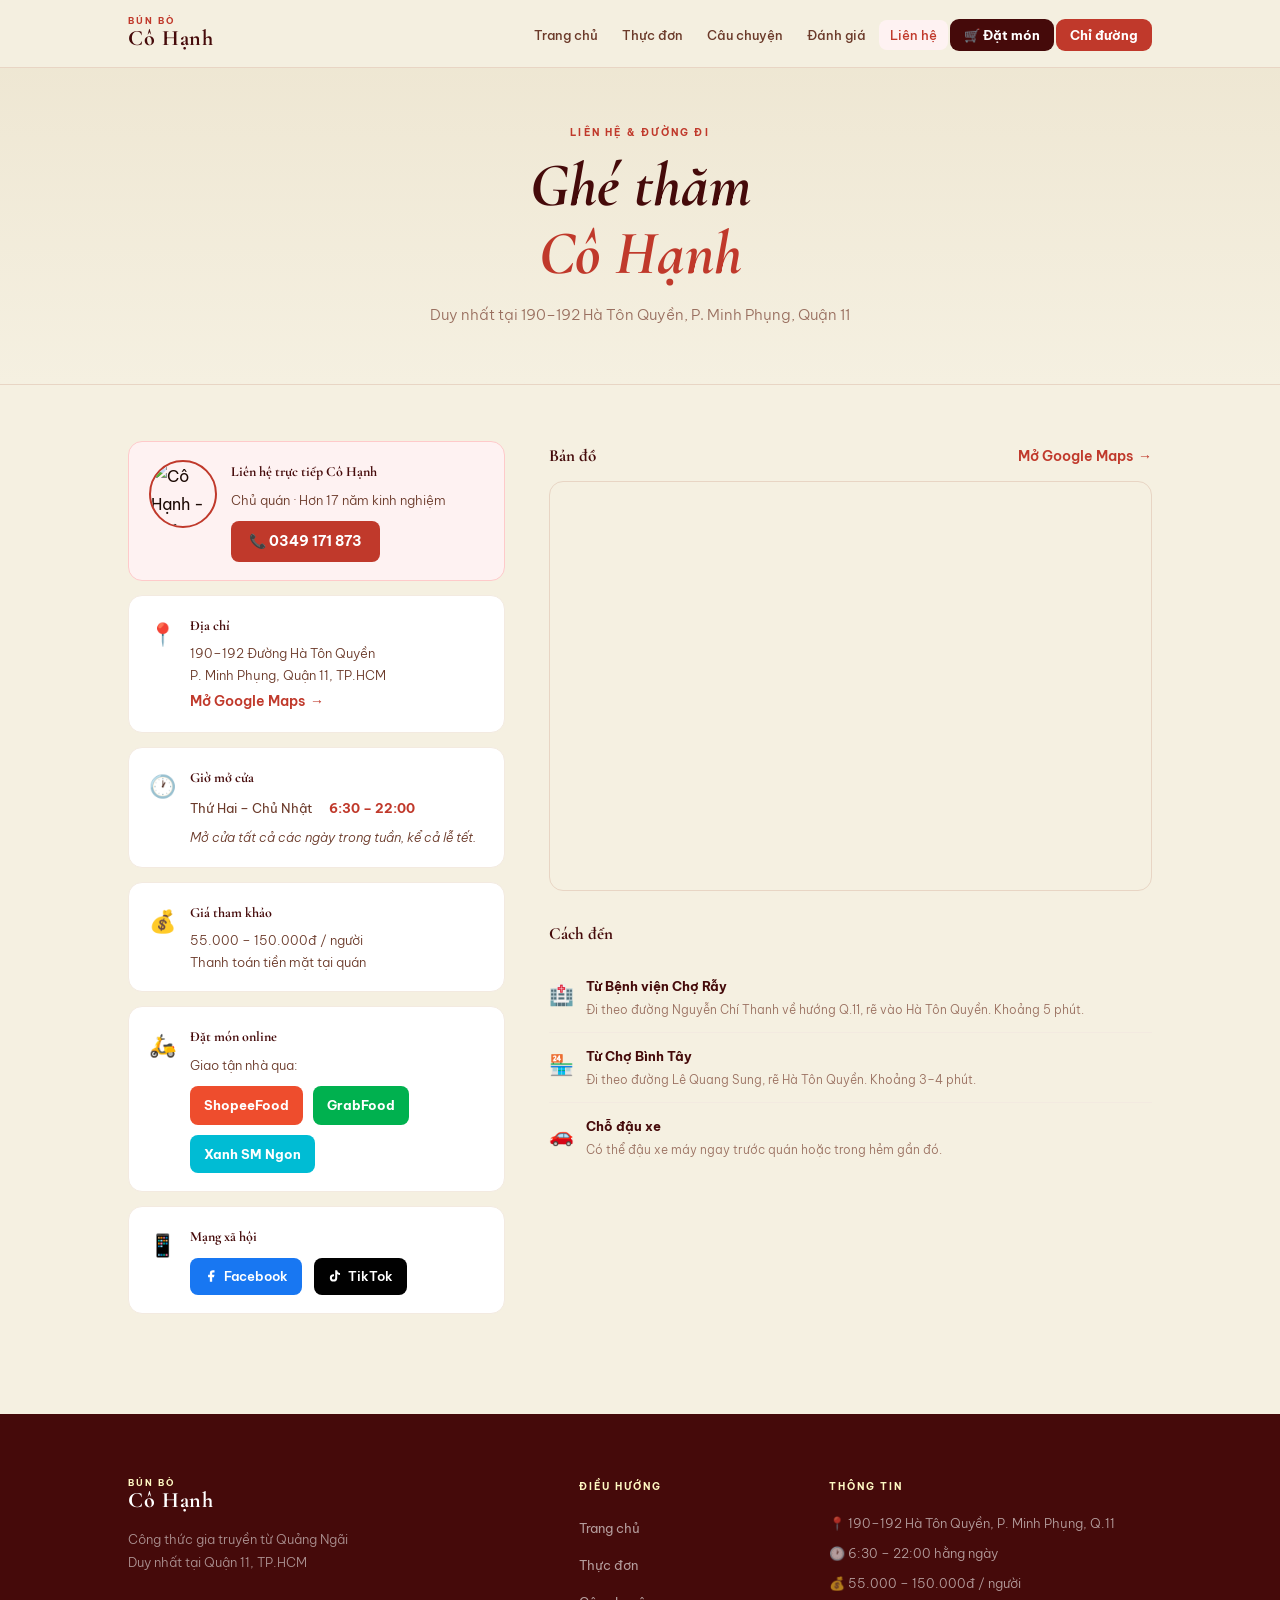
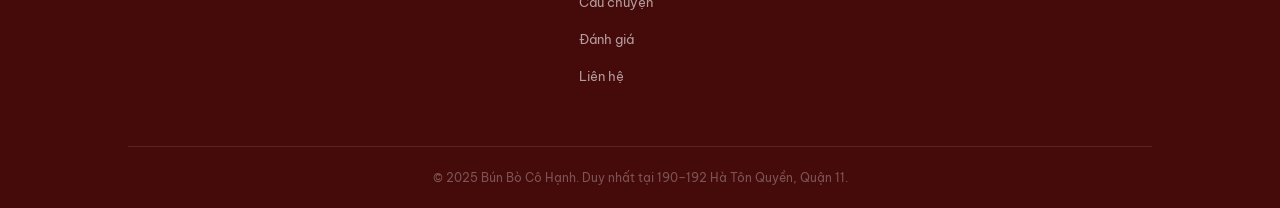
==== commit 97806640: "🔤 Fix fonts: Be Vietnam Pro + Cormorant Garamond Problem: Playfair Display SC dùng small-caps làm ch" ====
--- a/contact.html
+++ b/contact.html
@@ -6,7 +6,7 @@
   <title>Liên Hệ & Đường Đi – Bún Bò Cô Hạnh</title>
   <link rel="stylesheet" href="style.css">
   <link rel="preconnect" href="https://fonts.googleapis.com">
-  <link href="https://fonts.googleapis.com/css2?family=Karla:ital,wght@0,300;0,400;0,500;0,600;0,700;1,300&family=Playfair+Display+SC:wght@400;700&family=Playfair+Display:ital,wght@0,700;0,900;1,600;1,700&display=swap" rel="stylesheet">
+  <link href="https://fonts.googleapis.com/css2?family=Be+Vietnam+Pro:ital,wght@0,300;0,400;0,500;0,600;0,700;1,300&family=Cormorant+Garamond:ital,wght@0,500;0,600;0,700;1,500;1,600;1,700&display=swap" rel="stylesheet">
 </head>
 <body>
 
--- a/style.css
+++ b/style.css
@@ -1,11 +1,11 @@
 /* =====================================================
    BÚN BÒ CÔ HẠNH — Redesigned with UI-UX Pro Max
    Style: Nature Distilled × Vietnamese Editorial
-   Fonts: Playfair Display SC + Karla (Restaurant Menu)
-   Colors: Restaurant/Food Service palette
+   Fonts: Cormorant Garamond (display) + Be Vietnam Pro (body)
+   Source: UI-UX Pro Max "Vietnamese Friendly" recommendation
    ===================================================== */
 
-@import url('https://fonts.googleapis.com/css2?family=Karla:ital,wght@0,300;0,400;0,500;0,600;0,700;1,300&family=Playfair+Display+SC:wght@400;700&family=Playfair+Display:ital,wght@0,700;0,900;1,600;1,700&display=swap');
+@import url('https://fonts.googleapis.com/css2?family=Be+Vietnam+Pro:ital,wght@0,300;0,400;0,500;0,600;0,700;1,300&family=Cormorant+Garamond:ital,wght@0,500;0,600;0,700;1,500;1,600;1,700&display=swap');
 
 :root {
   /* Restaurant/Food Service palette from UI-UX Pro Max */
@@ -40,10 +40,10 @@
   --shadow:     0 6px 28px rgba(69,10,10,0.10);
   --shadow-lg:  0 16px 56px rgba(69,10,10,0.14);
 
-  /* Fonts */
-  --font-display: 'Playfair Display SC', serif;
-  --font-heading: 'Playfair Display', serif;
-  --font-body:    'Karla', sans-serif;
+  /* Fonts — Vietnamese Friendly (UI-UX Pro Max) */
+  --font-display: 'Cormorant Garamond', serif;
+  --font-heading: 'Cormorant Garamond', serif;
+  --font-body:    'Be Vietnam Pro', sans-serif;
 
   --nav-h: 68px;
 }
@@ -103,9 +103,9 @@
 }
 .logo-name {
   font-family: var(--font-display);
-  font-size: 20px; font-weight: 700;
+  font-size: 22px; font-weight: 700;
   color: var(--brown);
-  letter-spacing: .02em;
+  letter-spacing: .04em;
 }
 
 .nav-links {
@@ -222,11 +222,12 @@
 .hero-title-main {
   display: block;
   font-family: var(--font-display);
-  font-size: clamp(52px, 10vw, 100px);
+  font-size: clamp(58px, 11vw, 108px);
   font-weight: 700;
+  font-style: italic;
   color: var(--brown);
-  line-height: .95;
-  letter-spacing: .01em;
+  line-height: .92;
+  letter-spacing: -.01em;
 }
 
 .hero-sub {
@@ -316,8 +317,8 @@
 }
 .section-title {
   font-family: var(--font-heading);
-  font-size: clamp(26px, 4vw, 40px);
-  font-weight: 700; color: var(--brown); line-height: 1.2;
+  font-size: clamp(28px, 4.5vw, 44px);
+  font-weight: 700; color: var(--brown); line-height: 1.15;
 }
 .section-title em { font-style: italic; color: var(--red); }
 .section-header-centered { text-align: center; margin-bottom: 52px; }
@@ -499,7 +500,7 @@
   text-align: center;
   border-bottom: 1px solid var(--border);
 }
-.page-hero-title { font-family: var(--font-heading); font-size: clamp(32px, 5.5vw, 56px); font-weight: 900; color: var(--brown); line-height: 1.15; margin-bottom: 14px; }
+.page-hero-title { font-family: var(--font-heading); font-size: clamp(36px, 6vw, 62px); font-weight: 700; font-style: italic; color: var(--brown); line-height: 1.1; margin-bottom: 14px; }
 .page-hero-title em { font-style: italic; color: var(--red); }
 .page-hero-sub { font-size: 15px; color: var(--text-muted); max-width: 480px; margin: 0 auto; font-weight: 300; }
 
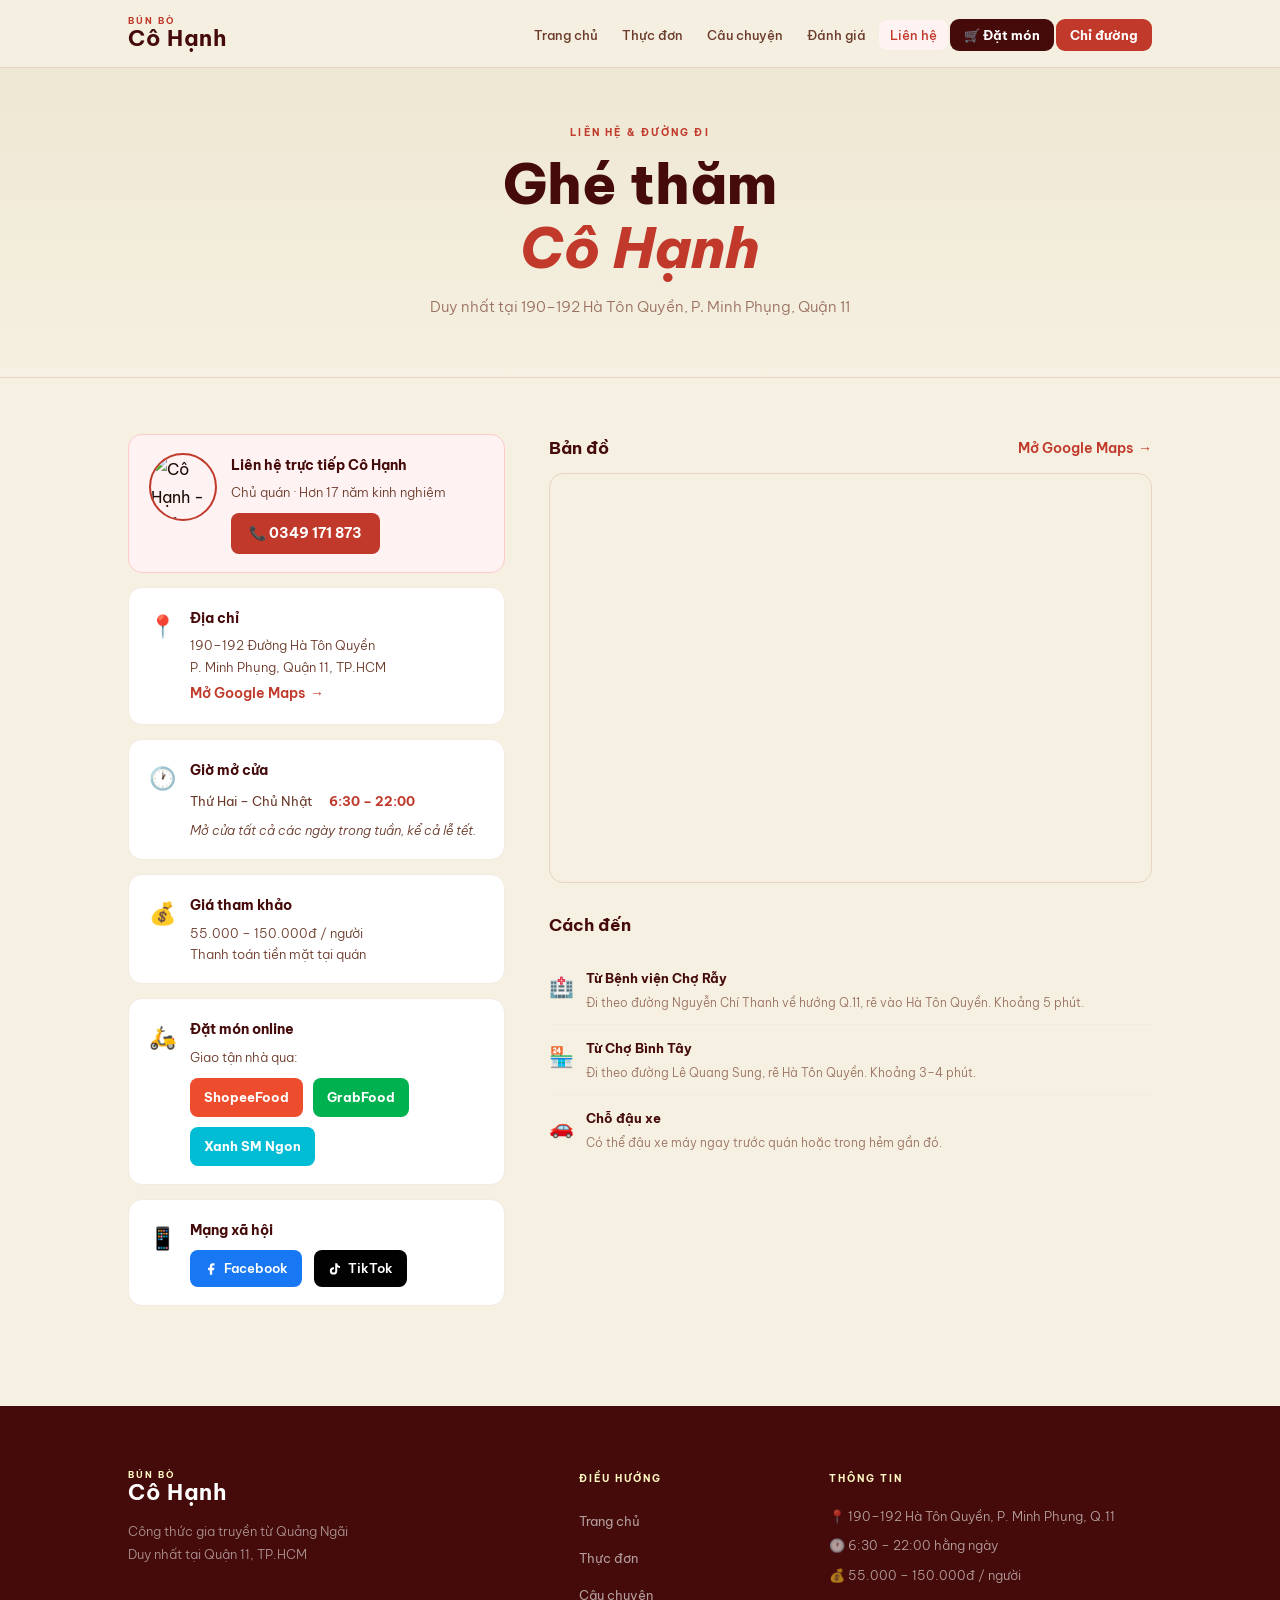
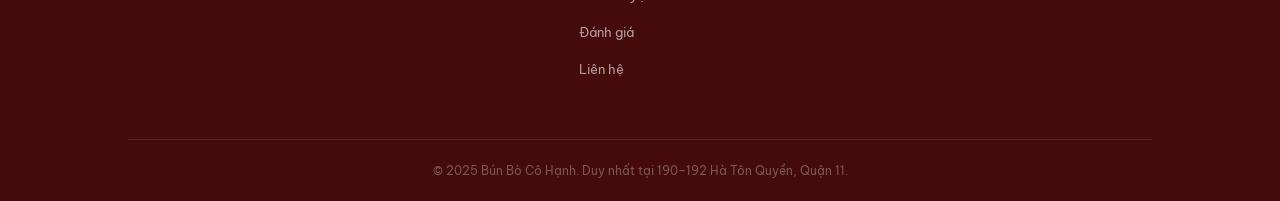
==== commit fc9bfa74: "🔤 Fix font: Be Vietnam Pro only — full Vietnamese support Root cause: Cormorant Garamond thiếu glyph" ====
--- a/contact.html
+++ b/contact.html
@@ -6,7 +6,7 @@
   <title>Liên Hệ & Đường Đi – Bún Bò Cô Hạnh</title>
   <link rel="stylesheet" href="style.css">
   <link rel="preconnect" href="https://fonts.googleapis.com">
-  <link href="https://fonts.googleapis.com/css2?family=Be+Vietnam+Pro:ital,wght@0,300;0,400;0,500;0,600;0,700;1,300&family=Cormorant+Garamond:ital,wght@0,500;0,600;0,700;1,500;1,600;1,700&display=swap" rel="stylesheet">
+  <link href="https://fonts.googleapis.com/css2?family=Be+Vietnam+Pro:ital,wght@0,300;0,400;0,500;0,600;0,700;0,800;0,900;1,300;1,400;1,600;1,700&display=swap" rel="stylesheet">
 </head>
 <body>
 
--- a/style.css
+++ b/style.css
@@ -1,11 +1,9 @@
 /* =====================================================
-   BÚN BÒ CÔ HẠNH — Redesigned with UI-UX Pro Max
-   Style: Nature Distilled × Vietnamese Editorial
-   Fonts: Cormorant Garamond (display) + Be Vietnam Pro (body)
-   Source: UI-UX Pro Max "Vietnamese Friendly" recommendation
+   BÚN BÒ CÔ HẠNH
+   Font: Be Vietnam Pro — Vietnamese Friendly (UI-UX Pro Max)
    ===================================================== */
 
-@import url('https://fonts.googleapis.com/css2?family=Be+Vietnam+Pro:ital,wght@0,300;0,400;0,500;0,600;0,700;1,300&family=Cormorant+Garamond:ital,wght@0,500;0,600;0,700;1,500;1,600;1,700&display=swap');
+@import url('https://fonts.googleapis.com/css2?family=Be+Vietnam+Pro:ital,wght@0,300;0,400;0,500;0,600;0,700;0,800;0,900;1,300;1,400;1,600;1,700&display=swap');
 
 :root {
   /* Restaurant/Food Service palette from UI-UX Pro Max */
@@ -40,9 +38,9 @@
   --shadow:     0 6px 28px rgba(69,10,10,0.10);
   --shadow-lg:  0 16px 56px rgba(69,10,10,0.14);
 
-  /* Fonts — Vietnamese Friendly (UI-UX Pro Max) */
-  --font-display: 'Cormorant Garamond', serif;
-  --font-heading: 'Cormorant Garamond', serif;
+  /* Fonts — Be Vietnam Pro (full Vietnamese support) */
+  --font-display: 'Be Vietnam Pro', sans-serif;
+  --font-heading: 'Be Vietnam Pro', sans-serif;
   --font-body:    'Be Vietnam Pro', sans-serif;
 
   --nav-h: 68px;
@@ -222,12 +220,12 @@
 .hero-title-main {
   display: block;
   font-family: var(--font-display);
-  font-size: clamp(58px, 11vw, 108px);
-  font-weight: 700;
-  font-style: italic;
+  font-size: clamp(52px, 10vw, 100px);
+  font-weight: 900;
+  font-style: normal;
   color: var(--brown);
-  line-height: .92;
-  letter-spacing: -.01em;
+  line-height: .95;
+  letter-spacing: -.02em;
 }
 
 .hero-sub {
@@ -317,8 +315,8 @@
 }
 .section-title {
   font-family: var(--font-heading);
-  font-size: clamp(28px, 4.5vw, 44px);
-  font-weight: 700; color: var(--brown); line-height: 1.15;
+  font-size: clamp(26px, 4vw, 40px);
+  font-weight: 800; color: var(--brown); line-height: 1.2;
 }
 .section-title em { font-style: italic; color: var(--red); }
 .section-header-centered { text-align: center; margin-bottom: 52px; }
@@ -500,7 +498,7 @@
   text-align: center;
   border-bottom: 1px solid var(--border);
 }
-.page-hero-title { font-family: var(--font-heading); font-size: clamp(36px, 6vw, 62px); font-weight: 700; font-style: italic; color: var(--brown); line-height: 1.1; margin-bottom: 14px; }
+.page-hero-title { font-family: var(--font-heading); font-size: clamp(32px, 5.5vw, 56px); font-weight: 800; font-style: normal; color: var(--brown); line-height: 1.15; margin-bottom: 14px; }
 .page-hero-title em { font-style: italic; color: var(--red); }
 .page-hero-sub { font-size: 15px; color: var(--text-muted); max-width: 480px; margin: 0 auto; font-weight: 300; }
 
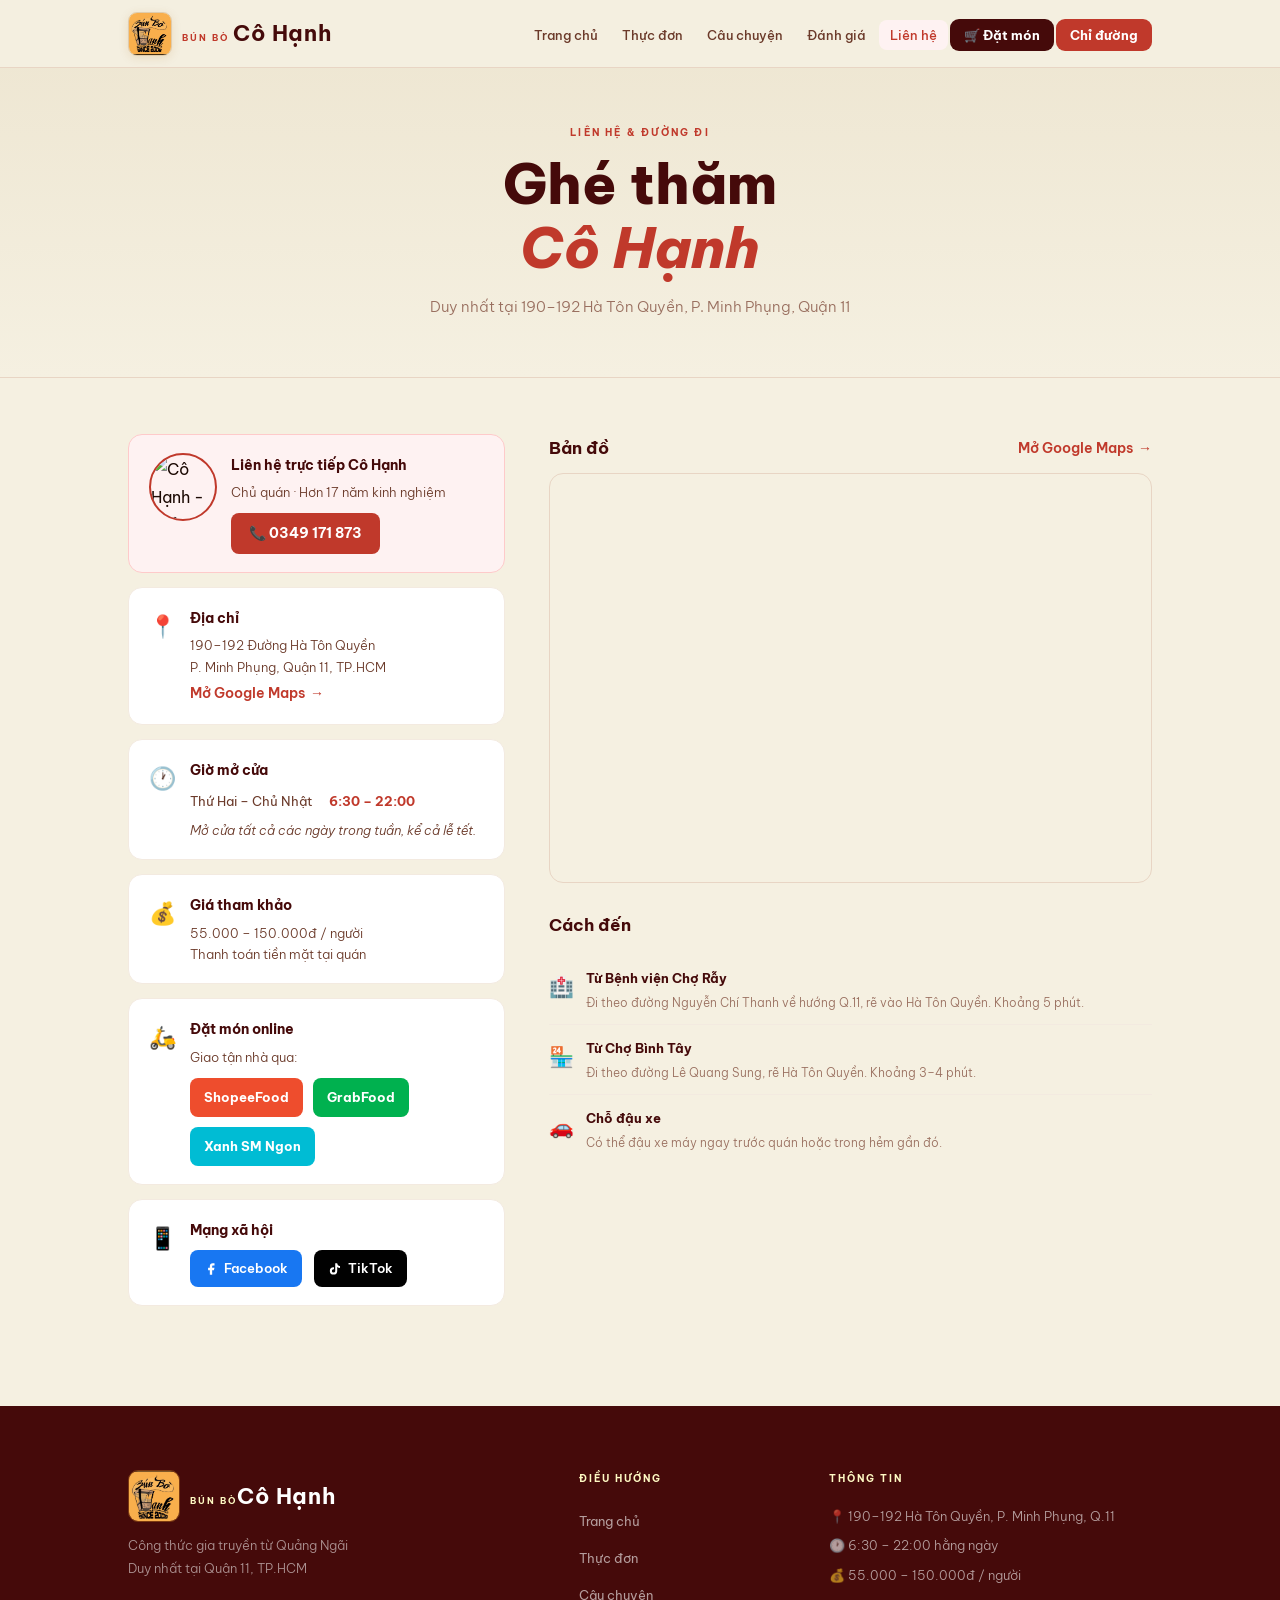
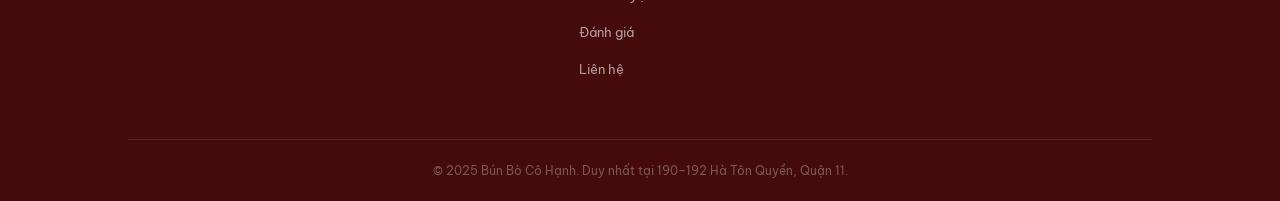
==== commit 054031aa: "🏷️ Add logo to nav, hero, and footer on all pages - Logo image added to:   • Homepage nav (next to b" ====
--- a/contact.html
+++ b/contact.html
@@ -12,9 +12,12 @@
 
   <nav class="nav" id="nav">
     <div class="nav-inner">
-      <a href="index.html" class="logo">
-        <span class="logo-vn">BÚN BÒ</span>
-        <span class="logo-name">Cô Hạnh</span>
+      <a href="index.html" class="logo logo-with-img">
+        <img src="images/logo.png" alt="Logo Bún Bò Cô Hạnh" class="nav-logo-img-light">
+        <div>
+          <span class="logo-vn">BÚN BÒ</span>
+          <span class="logo-name">Cô Hạnh</span>
+        </div>
       </a>
       <button class="hamburger" id="hamburger" aria-label="Menu">
         <span></span><span></span><span></span>
@@ -163,7 +166,10 @@
     <div class="container">
       <div class="footer-grid">
         <div class="footer-brand">
-          <div class="logo"><span class="logo-vn">BÚN BÒ</span><span class="logo-name">Cô Hạnh</span></div>
+          <div class="logo logo-with-img" style="margin-bottom:12px">
+            <img src="images/logo.png" alt="Logo" style="width:52px;height:52px;object-fit:cover;border-radius:10px;border:1.5px solid rgba(245,166,35,.3);flex-shrink:0">
+            <div><span class="logo-vn">BÚN BÒ</span><span class="logo-name" style="color:#fff">Cô Hạnh</span></div>
+          </div>
           <p>Công thức gia truyền từ Quảng Ngãi<br>Duy nhất tại Quận 11, TP.HCM</p>
         </div>
         <div class="footer-links">
--- a/style.css
+++ b/style.css
@@ -92,6 +92,19 @@
 }
 
 .logo { display: flex; flex-direction: column; line-height: 1.1; }
+.logo-with-img {
+  flex-direction: row !important;
+  align-items: center;
+  gap: 10px;
+}
+.nav-logo-img-light {
+  width: 44px; height: 44px;
+  object-fit: cover;
+  border-radius: 9px;
+  flex-shrink: 0;
+  border: 1.5px solid rgba(160,100,20,.25);
+  box-shadow: 0 2px 10px rgba(160,100,20,.15);
+}
 .logo-vn {
   font-family: var(--font-body);
   font-size: 9px; font-weight: 700;
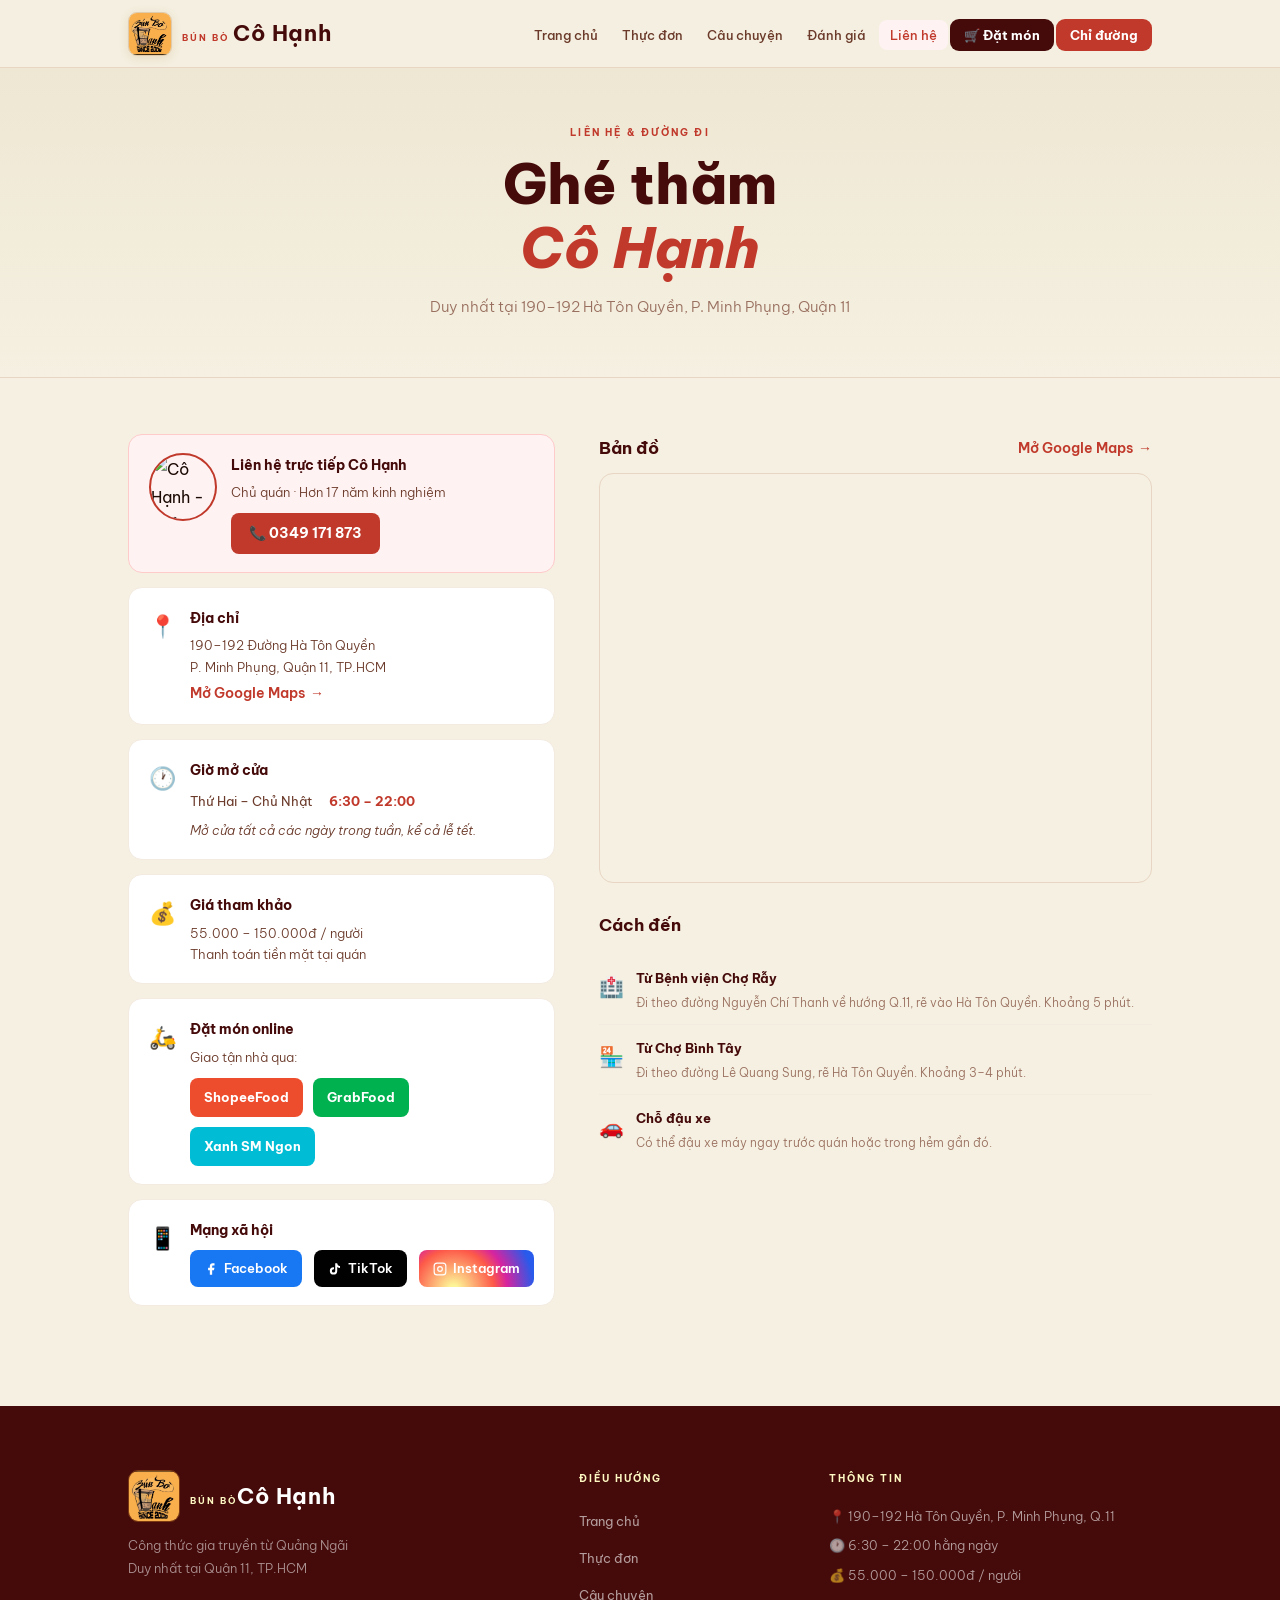
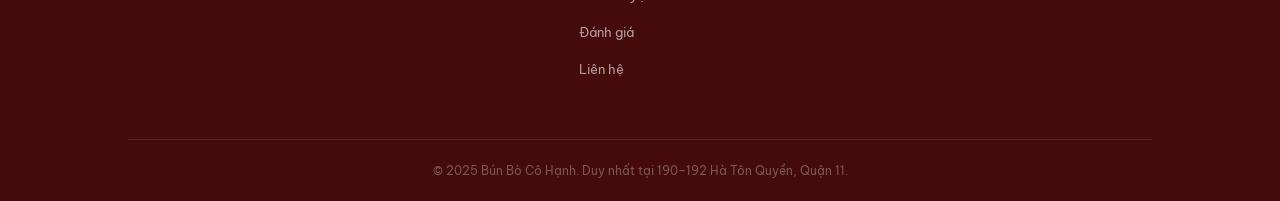
==== commit 3b2b6c5b: "📱 Add Instagram link across all pages - Instagram: @bunbocohanh.since2006 - Added to: homepage foote" ====
--- a/contact.html
+++ b/contact.html
@@ -112,6 +112,10 @@
                   <svg viewBox="0 0 24 24" fill="currentColor" width="14" height="14"><path d="M19.59 6.69a4.83 4.83 0 01-3.77-4.25V2h-3.45v13.67a2.89 2.89 0 01-2.88 2.5 2.89 2.89 0 01-2.89-2.89 2.89 2.89 0 012.89-2.89c.28 0 .54.04.79.1V9.01a6.27 6.27 0 00-.79-.05 6.34 6.34 0 00-6.34 6.34 6.34 6.34 0 006.34 6.34 6.34 6.34 0 006.33-6.34V8.69a8.18 8.18 0 004.78 1.52V6.75a4.85 4.85 0 01-1.01-.06z"/></svg>
                   TikTok
                 </a>
+                <a href="https://www.instagram.com/bunbocohanh.since2006?igsh=MWt2a3V5MTQxZmIzdA==" target="_blank" class="social-btn social-ig-btn">
+                  <svg viewBox="0 0 24 24" fill="none" stroke="currentColor" stroke-width="2" stroke-linecap="round" stroke-linejoin="round" width="14" height="14"><rect x="2" y="2" width="20" height="20" rx="5" ry="5"/><circle cx="12" cy="12" r="4"/><circle cx="17.5" cy="6.5" r=".5" fill="currentColor" stroke="none"/></svg>
+                  Instagram
+                </a>
               </div>
             </div>
           </div>
--- a/style.css
+++ b/style.css
@@ -722,3 +722,41 @@
     grid-template-rows: 160px 160px 160px;
   }
 }
+
+/* ── Real food photo in menu/order cards ── */
+.mfc-img, .oi-img, .dish-img {
+  padding: 0 !important;
+  overflow: hidden;
+}
+.mfc-img img {
+  width: 72px;
+  height: 72px;
+  object-fit: cover;
+  border-radius: 10px;
+  border: 1.5px solid var(--border);
+  flex-shrink: 0;
+}
+.oi-img img {
+  width: 48px;
+  height: 48px;
+  object-fit: cover;
+  border-radius: 8px;
+  border: 1.5px solid var(--border);
+}
+.dish-img img {
+  width: 64px;
+  height: 64px;
+  object-fit: cover;
+  border-radius: 12px;
+  margin-bottom: 6px;
+}
+
+/* Instagram button */
+.social-ig {
+  background: radial-gradient(circle at 30% 107%, #fdf497 0%, #fdf497 5%, #fd5949 45%, #d6249f 60%, #285AEB 90%);
+}
+.social-ig-btn {
+  background: radial-gradient(circle at 30% 107%, #fdf497 0%, #fdf497 5%, #fd5949 45%, #d6249f 60%, #285AEB 90%);
+  color: #fff !important;
+  border: none !important;
+}
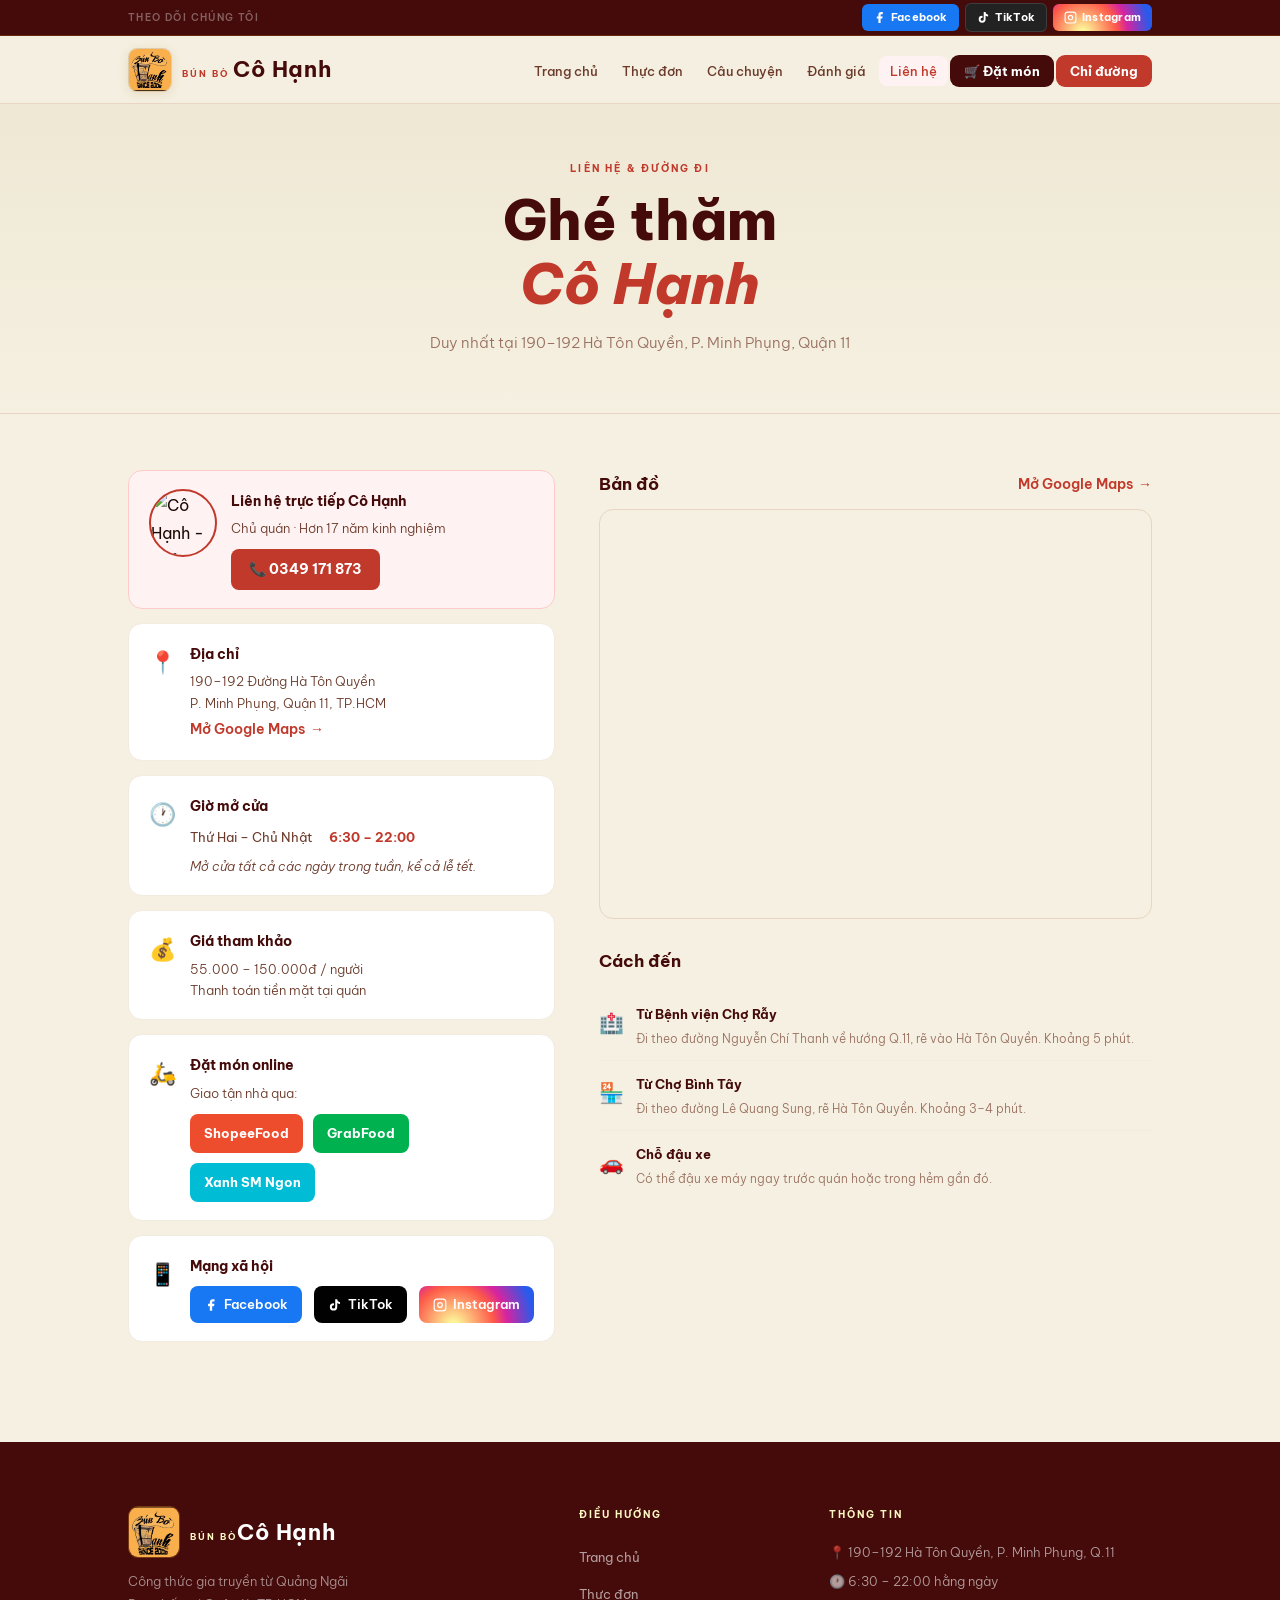
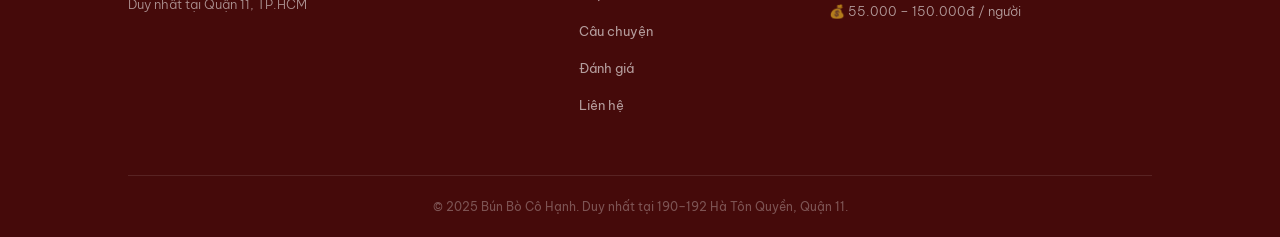
==== commit ec389882: "📱 Add fixed top social bar — Facebook, TikTok, Instagram - Slim 36px bar pinned to very top of every" ====
--- a/contact.html
+++ b/contact.html
@@ -9,6 +9,27 @@
   <link href="https://fonts.googleapis.com/css2?family=Be+Vietnam+Pro:ital,wght@0,300;0,400;0,500;0,600;0,700;0,800;0,900;1,300;1,400;1,600;1,700&display=swap" rel="stylesheet">
 </head>
 <body>
+
+<!-- ── TOP SOCIAL BAR ── -->
+<div class="top-social-bar">
+  <div class="tsb-inner">
+    <span class="tsb-text">Theo dõi chúng tôi</span>
+    <div class="tsb-links">
+      <a href="https://facebook.com/bunbocohanhngonbore" target="_blank" class="tsb-btn tsb-fb">
+        <svg viewBox="0 0 24 24" fill="currentColor" width="13" height="13"><path d="M18 2h-3a5 5 0 0 0-5 5v3H7v4h3v8h4v-8h3l1-4h-4V7a1 1 0 0 1 1-1h3z"/></svg>
+        <span>Facebook</span>
+      </a>
+      <a href="https://www.tiktok.com/@bunbocohanhsince2006" target="_blank" class="tsb-btn tsb-tt">
+        <svg viewBox="0 0 24 24" fill="currentColor" width="13" height="13"><path d="M19.59 6.69a4.83 4.83 0 01-3.77-4.25V2h-3.45v13.67a2.89 2.89 0 01-2.88 2.5 2.89 2.89 0 01-2.89-2.89 2.89 2.89 0 012.89-2.89c.28 0 .54.04.79.1V9.01a6.27 6.27 0 00-.79-.05 6.34 6.34 0 00-6.34 6.34 6.34 6.34 0 006.34 6.34 6.34 6.34 0 006.33-6.34V8.69a8.18 8.18 0 004.78 1.52V6.75a4.85 4.85 0 01-1.01-.06z"/></svg>
+        <span>TikTok</span>
+      </a>
+      <a href="https://www.instagram.com/bunbocohanh.since2006?igsh=MWt2a3V5MTQxZmIzdA==" target="_blank" class="tsb-btn tsb-ig">
+        <svg viewBox="0 0 24 24" fill="none" stroke="currentColor" stroke-width="2" stroke-linecap="round" stroke-linejoin="round" width="13" height="13"><rect x="2" y="2" width="20" height="20" rx="5"/><circle cx="12" cy="12" r="4"/><circle cx="17.5" cy="6.5" r=".5" fill="currentColor" stroke="none"/></svg>
+        <span>Instagram</span>
+      </a>
+    </div>
+  </div>
+</div>
 
   <nav class="nav" id="nav">
     <div class="nav-inner">
--- a/style.css
+++ b/style.css
@@ -1,3 +1,46 @@
+
+/* ── TOP SOCIAL BAR ── */
+.top-social-bar {
+  position: fixed;
+  top: 0; left: 0; right: 0;
+  z-index: 200;
+  height: 36px;
+  background: var(--brown);
+  border-bottom: 1px solid rgba(245,166,35,.2);
+}
+.tsb-inner {
+  max-width: 1080px; margin: 0 auto;
+  padding: 0 28px;
+  height: 100%;
+  display: flex; align-items: center;
+  justify-content: space-between; gap: 16px;
+}
+.tsb-text {
+  font-size: 10px; font-weight: 600;
+  letter-spacing: .14em; text-transform: uppercase;
+  color: rgba(255,255,255,.35);
+  white-space: nowrap;
+}
+.tsb-links { display: flex; gap: 6px; align-items: center; }
+.tsb-btn {
+  display: inline-flex; align-items: center; gap: 5px;
+  padding: 4px 11px; border-radius: 6px;
+  font-size: 11px; font-weight: 700;
+  color: #fff !important; text-decoration: none;
+  transition: opacity .2s, transform .15s;
+  letter-spacing: .02em;
+  white-space: nowrap;
+}
+.tsb-btn:hover { opacity: .85; transform: translateY(-1px); }
+.tsb-fb { background: #1877F2; }
+.tsb-tt { background: #222; border: 1px solid rgba(255,255,255,.12); }
+.tsb-ig { background: radial-gradient(circle at 30% 107%, #fdf497 0%, #fdf497 5%, #fd5949 45%, #d6249f 60%, #285AEB 90%); }
+@media (max-width: 480px) {
+  .tsb-text { display: none; }
+  .tsb-btn span { display: none; }
+  .tsb-btn { padding: 5px 10px; }
+}
+
 /* =====================================================
    BÚN BÒ CÔ HẠNH
    Font: Be Vietnam Pro — Vietnamese Friendly (UI-UX Pro Max)
@@ -72,6 +115,7 @@
   position: fixed;
   top: 0; left: 0; right: 0;
   z-index: 100;
+  top: 36px;
   height: var(--nav-h);
   background: rgba(245,240,225,0.94);
   backdrop-filter: blur(16px);
@@ -506,7 +550,7 @@
    PAGE HERO (inner pages)
 ══════════════════════════════ */
 .page-hero {
-  padding: calc(var(--nav-h) + 56px) 28px 56px;
+  padding: calc(var(--nav-h) + 92px) 28px 56px;
   background: linear-gradient(180deg, var(--cream-dark) 0%, var(--cream) 100%);
   text-align: center;
   border-bottom: 1px solid var(--border);
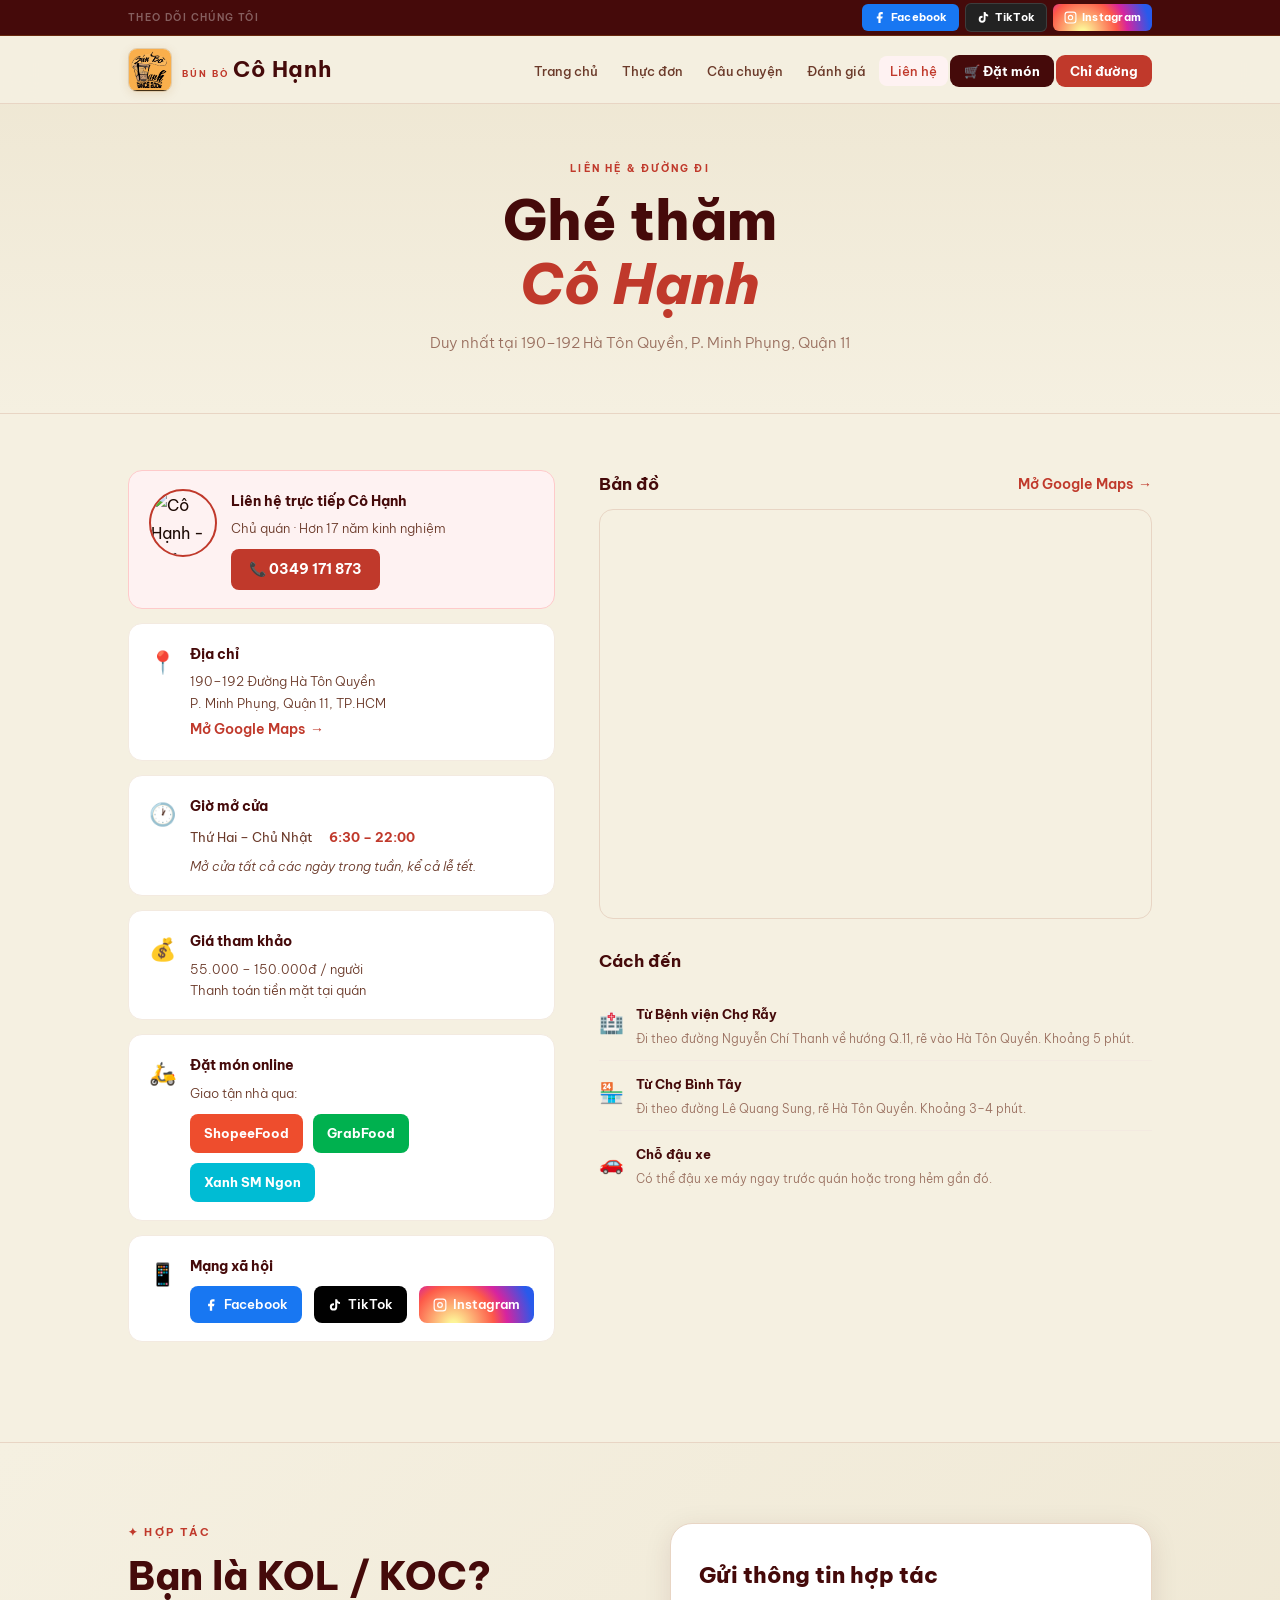
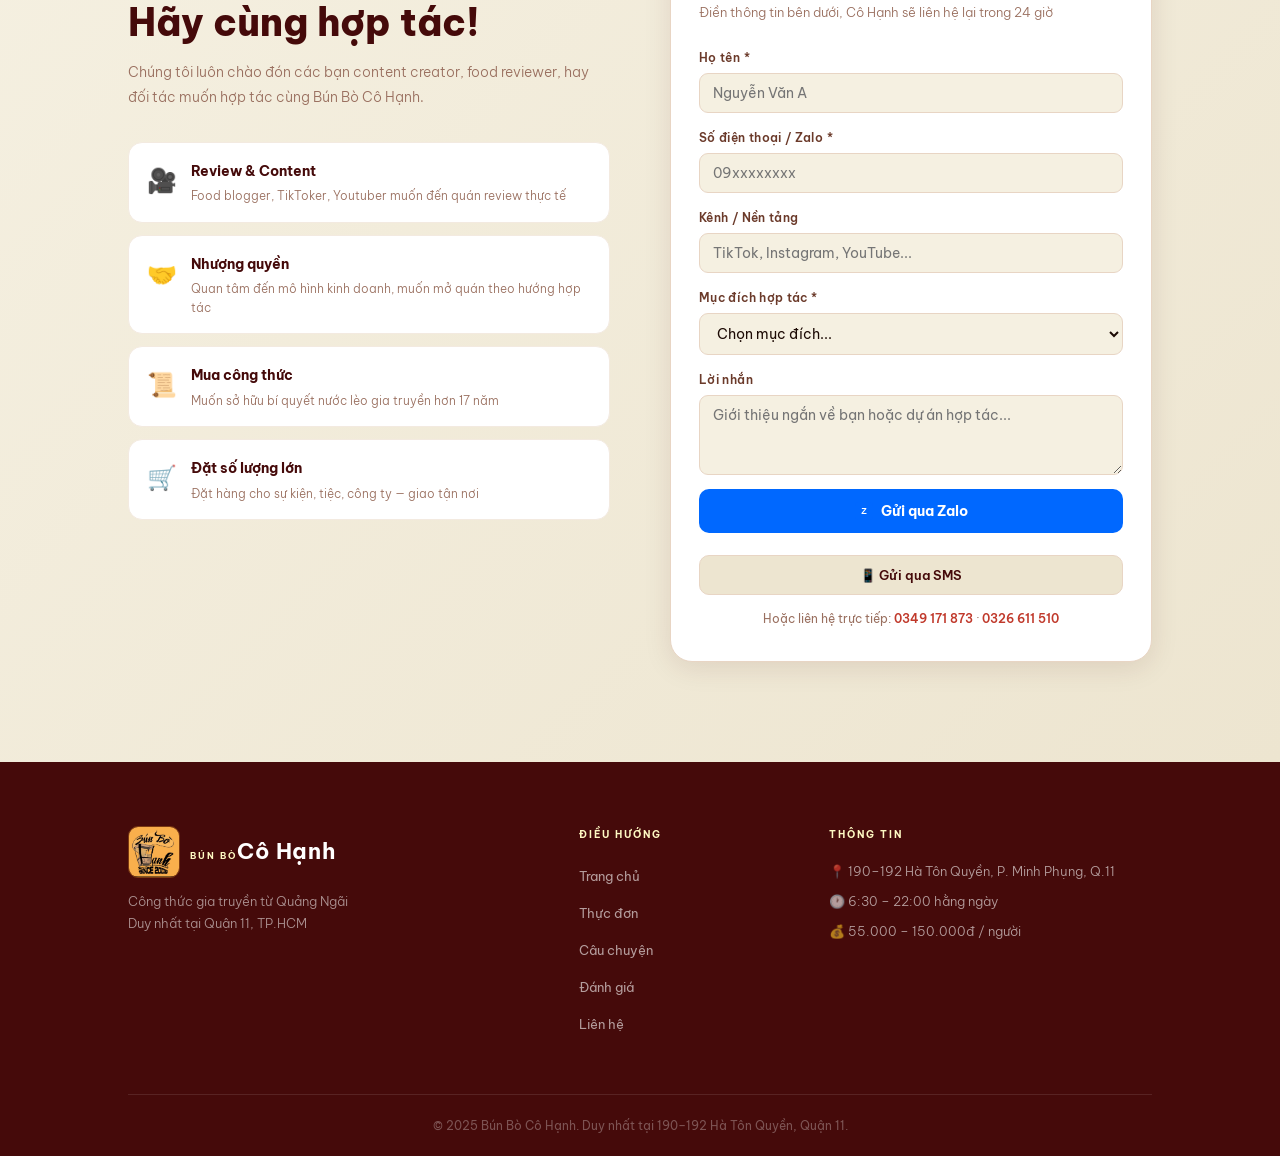
==== commit 6984e439: "📸🌟 New chả heo photo + KOL/KOC collaboration section Photo: - cha-heo.jpeg: beautiful sliced chả arr" ====
--- a/contact.html
+++ b/contact.html
@@ -187,6 +187,130 @@
     </div>
   </section>
 
+  <div id="kol"></div>
+  <!-- KOL/KOC COLLABORATION SECTION -->
+  <section class="kol-section">
+    <div class="container">
+      <div class="kol-inner">
+        <div class="kol-left">
+          <div class="kol-eyebrow">✦ Hợp tác</div>
+          <h2 class="kol-title">Bạn là KOL / KOC?<br>Hãy cùng hợp tác!</h2>
+          <p class="kol-desc">Chúng tôi luôn chào đón các bạn content creator, food reviewer, hay đối tác muốn hợp tác cùng Bún Bò Cô Hạnh.</p>
+          <div class="kol-cards">
+            <div class="kol-card">
+              <div class="kol-card-icon">🎥</div>
+              <div>
+                <div class="kol-card-title">Review & Content</div>
+                <div class="kol-card-desc">Food blogger, TikToker, Youtuber muốn đến quán review thực tế</div>
+              </div>
+            </div>
+            <div class="kol-card">
+              <div class="kol-card-icon">🤝</div>
+              <div>
+                <div class="kol-card-title">Nhượng quyền</div>
+                <div class="kol-card-desc">Quan tâm đến mô hình kinh doanh, muốn mở quán theo hướng hợp tác</div>
+              </div>
+            </div>
+            <div class="kol-card">
+              <div class="kol-card-icon">📜</div>
+              <div>
+                <div class="kol-card-title">Mua công thức</div>
+                <div class="kol-card-desc">Muốn sở hữu bí quyết nước lèo gia truyền hơn 17 năm</div>
+              </div>
+            </div>
+            <div class="kol-card">
+              <div class="kol-card-icon">🛒</div>
+              <div>
+                <div class="kol-card-title">Đặt số lượng lớn</div>
+                <div class="kol-card-desc">Đặt hàng cho sự kiện, tiệc, công ty — giao tận nơi</div>
+              </div>
+            </div>
+          </div>
+        </div>
+        <div class="kol-right">
+          <div class="kol-form-card">
+            <h3>Gửi thông tin hợp tác</h3>
+            <p>Điền thông tin bên dưới, Cô Hạnh sẽ liên hệ lại trong 24 giờ</p>
+            <div class="kol-form">
+              <div class="kf-group">
+                <label>Họ tên *</label>
+                <input type="text" id="kol-name" placeholder="Nguyễn Văn A">
+              </div>
+              <div class="kf-group">
+                <label>Số điện thoại / Zalo *</label>
+                <input type="tel" id="kol-phone" placeholder="09xxxxxxxx">
+              </div>
+              <div class="kf-group">
+                <label>Kênh / Nền tảng</label>
+                <input type="text" id="kol-platform" placeholder="TikTok, Instagram, YouTube...">
+              </div>
+              <div class="kf-group">
+                <label>Mục đích hợp tác *</label>
+                <select id="kol-purpose">
+                  <option value="">Chọn mục đích...</option>
+                  <option value="review">🎥 Review & Content</option>
+                  <option value="franchise">🤝 Nhượng quyền</option>
+                  <option value="recipe">📜 Mua công thức</option>
+                  <option value="bulk">🛒 Đặt số lượng lớn</option>
+                  <option value="other">💬 Khác</option>
+                </select>
+              </div>
+              <div class="kf-group">
+                <label>Lời nhắn</label>
+                <textarea id="kol-msg" placeholder="Giới thiệu ngắn về bạn hoặc dự án hợp tác..."></textarea>
+              </div>
+              <button class="kol-submit-zalo" onclick="sendKolZalo()">
+                <svg width="18" height="18" viewBox="0 0 48 48" fill="none"><rect width="48" height="48" rx="10" fill="#0068FF"/><text x="50%" y="56%" dominant-baseline="middle" text-anchor="middle" fill="white" font-size="24" font-weight="bold" font-family="Arial">Z</text></svg>
+                Gửi qua Zalo
+              </button>
+              <button class="kol-submit-sms" onclick="sendKolSMS()">
+                📱 Gửi qua SMS
+              </button>
+              <p class="kol-note">Hoặc liên hệ trực tiếp: <a href="tel:0349171873">0349 171 873</a> · <a href="tel:0326611510">0326 611 510</a></p>
+            </div>
+          </div>
+        </div>
+      </div>
+    </div>
+  </section>
+
+  <script>
+  function buildKolMsg() {
+    const name     = document.getElementById('kol-name').value.trim();
+    const phone    = document.getElementById('kol-phone').value.trim();
+    const platform = document.getElementById('kol-platform').value.trim();
+    const purpose  = document.getElementById('kol-purpose');
+    const purposeText = purpose.options[purpose.selectedIndex].text || '';
+    const msg      = document.getElementById('kol-msg').value.trim();
+    if (!name || !phone || !purpose.value) {
+      alert('Vui lòng điền họ tên, số điện thoại và mục đích hợp tác!');
+      return null;
+    }
+    let text = `🌟 YÊU CẦU HỢP TÁC – BÚN BÒ CÔ HẠNH\n`;
+    text += `──────────────────\n`;
+    text += `👤 Họ tên: ${name}\n`;
+    text += `📞 SĐT/Zalo: ${phone}\n`;
+    if (platform) text += `📱 Kênh: ${platform}\n`;
+    text += `🎯 Mục đích: ${purposeText}\n`;
+    if (msg) text += `💬 Lời nhắn: ${msg}\n`;
+    text += `──────────────────\n`;
+    text += `Gửi từ website bunbocohanh`;
+    return text;
+  }
+  function sendKolZalo() {
+    const msg = buildKolMsg();
+    if (!msg) return;
+    navigator.clipboard && navigator.clipboard.writeText(msg);
+    window.open('https://zalo.me/0349171873', '_blank');
+    alert('✅ Đã sao chép nội dung! Dán vào Zalo và gửi cho Cô Hạnh nhé.');
+  }
+  function sendKolSMS() {
+    const msg = buildKolMsg();
+    if (!msg) return;
+    window.open(`sms:0349171873?body=${encodeURIComponent(msg)}`, '_blank');
+  }
+  </script>
+
   <footer class="footer">
     <div class="container">
       <div class="footer-grid">
--- a/style.css
+++ b/style.css
@@ -804,3 +804,126 @@
   color: #fff !important;
   border: none !important;
 }
+
+
+/* ── KOL/KOC SECTION ── */
+.kol-section {
+  padding: 80px 0 100px;
+  background: linear-gradient(135deg, var(--cream) 0%, var(--cream-dark) 100%);
+  border-top: 1px solid var(--border);
+}
+.kol-inner {
+  display: grid;
+  grid-template-columns: 1fr 1fr;
+  gap: 60px;
+  align-items: start;
+}
+.kol-eyebrow {
+  font-size: 11px; font-weight: 700;
+  letter-spacing: .2em; text-transform: uppercase;
+  color: var(--red); margin-bottom: 12px;
+}
+.kol-title {
+  font-family: var(--font-heading);
+  font-size: clamp(26px, 3.5vw, 38px);
+  font-weight: 800; color: var(--brown);
+  line-height: 1.2; margin-bottom: 14px;
+}
+.kol-desc {
+  font-size: 14px; font-weight: 300;
+  color: var(--text-muted); line-height: 1.8;
+  margin-bottom: 32px;
+}
+.kol-cards { display: flex; flex-direction: column; gap: 12px; }
+.kol-card {
+  display: flex; align-items: flex-start; gap: 14px;
+  background: var(--white);
+  border: 1px solid var(--border-light);
+  border-radius: var(--radius);
+  padding: 16px 18px;
+  transition: box-shadow .2s, transform .2s;
+}
+.kol-card:hover { box-shadow: var(--shadow-sm); transform: translateX(4px); }
+.kol-card-icon { font-size: 24px; flex-shrink: 0; }
+.kol-card-title { font-size: 14px; font-weight: 700; color: var(--brown); margin-bottom: 3px; }
+.kol-card-desc  { font-size: 12px; font-weight: 300; color: var(--text-muted); line-height: 1.6; }
+
+/* Form card */
+.kol-form-card {
+  background: var(--white);
+  border: 1px solid var(--border);
+  border-radius: var(--radius-lg);
+  padding: 32px 28px;
+  box-shadow: var(--shadow);
+}
+.kol-form-card h3 {
+  font-family: var(--font-heading);
+  font-size: 22px; font-weight: 800;
+  color: var(--brown); margin-bottom: 6px;
+}
+.kol-form-card > p {
+  font-size: 13px; font-weight: 300;
+  color: var(--text-muted); margin-bottom: 24px;
+}
+.kol-form { display: flex; flex-direction: column; gap: 14px; }
+.kf-group { display: flex; flex-direction: column; gap: 5px; }
+.kf-group label {
+  font-size: 12px; font-weight: 600;
+  color: var(--text-mid); letter-spacing: .03em;
+}
+.kf-group input, .kf-group select, .kf-group textarea {
+  width: 100%; padding: 10px 13px;
+  border: 1.5px solid var(--border);
+  border-radius: 9px;
+  font-family: var(--font-body); font-size: 14px;
+  color: var(--text); background: var(--cream);
+  transition: border-color .2s;
+  outline: none; box-sizing: border-box;
+}
+.kf-group input:focus, .kf-group select:focus, .kf-group textarea:focus {
+  border-color: var(--red); background: var(--white);
+}
+.kf-group textarea { resize: vertical; min-height: 80px; }
+.kol-submit-zalo {
+  display: flex; align-items: center; justify-content: center; gap: 8px;
+  width: 100%; padding: 13px;
+  background: #0068FF; color: #fff;
+  border: none; border-radius: 10px;
+  font-family: var(--font-body); font-size: 14px; font-weight: 700;
+  cursor: pointer; margin-bottom: 8px;
+  transition: background .2s, transform .15s;
+}
+.kol-submit-zalo:hover { background: #0052cc; transform: translateY(-1px); }
+.kol-submit-sms {
+  display: flex; align-items: center; justify-content: center; gap: 8px;
+  width: 100%; padding: 11px;
+  background: var(--cream-dark); color: var(--brown);
+  border: 1.5px solid var(--border); border-radius: 10px;
+  font-family: var(--font-body); font-size: 13px; font-weight: 600;
+  cursor: pointer; transition: all .2s;
+}
+.kol-submit-sms:hover { background: var(--cream); border-color: var(--brown); }
+.kol-note {
+  font-size: 12px; color: var(--text-muted);
+  text-align: center; line-height: 1.6;
+}
+.kol-note a { color: var(--red); font-weight: 600; }
+
+@media (max-width: 860px) {
+  .kol-inner { grid-template-columns: 1fr; gap: 40px; }
+}
+
+/* KOL nav button */
+.tsb-kol {
+  display: inline-flex; align-items: center; gap: 5px;
+  padding: 4px 12px; border-radius: 6px;
+  font-size: 11px; font-weight: 700;
+  color: var(--brown) !important;
+  background: #F5A623;
+  text-decoration: none;
+  transition: opacity .2s, transform .15s;
+  white-space: nowrap;
+  margin-left: 6px;
+  border: none;
+}
+.tsb-kol:hover { opacity: .88; transform: translateY(-1px); }
